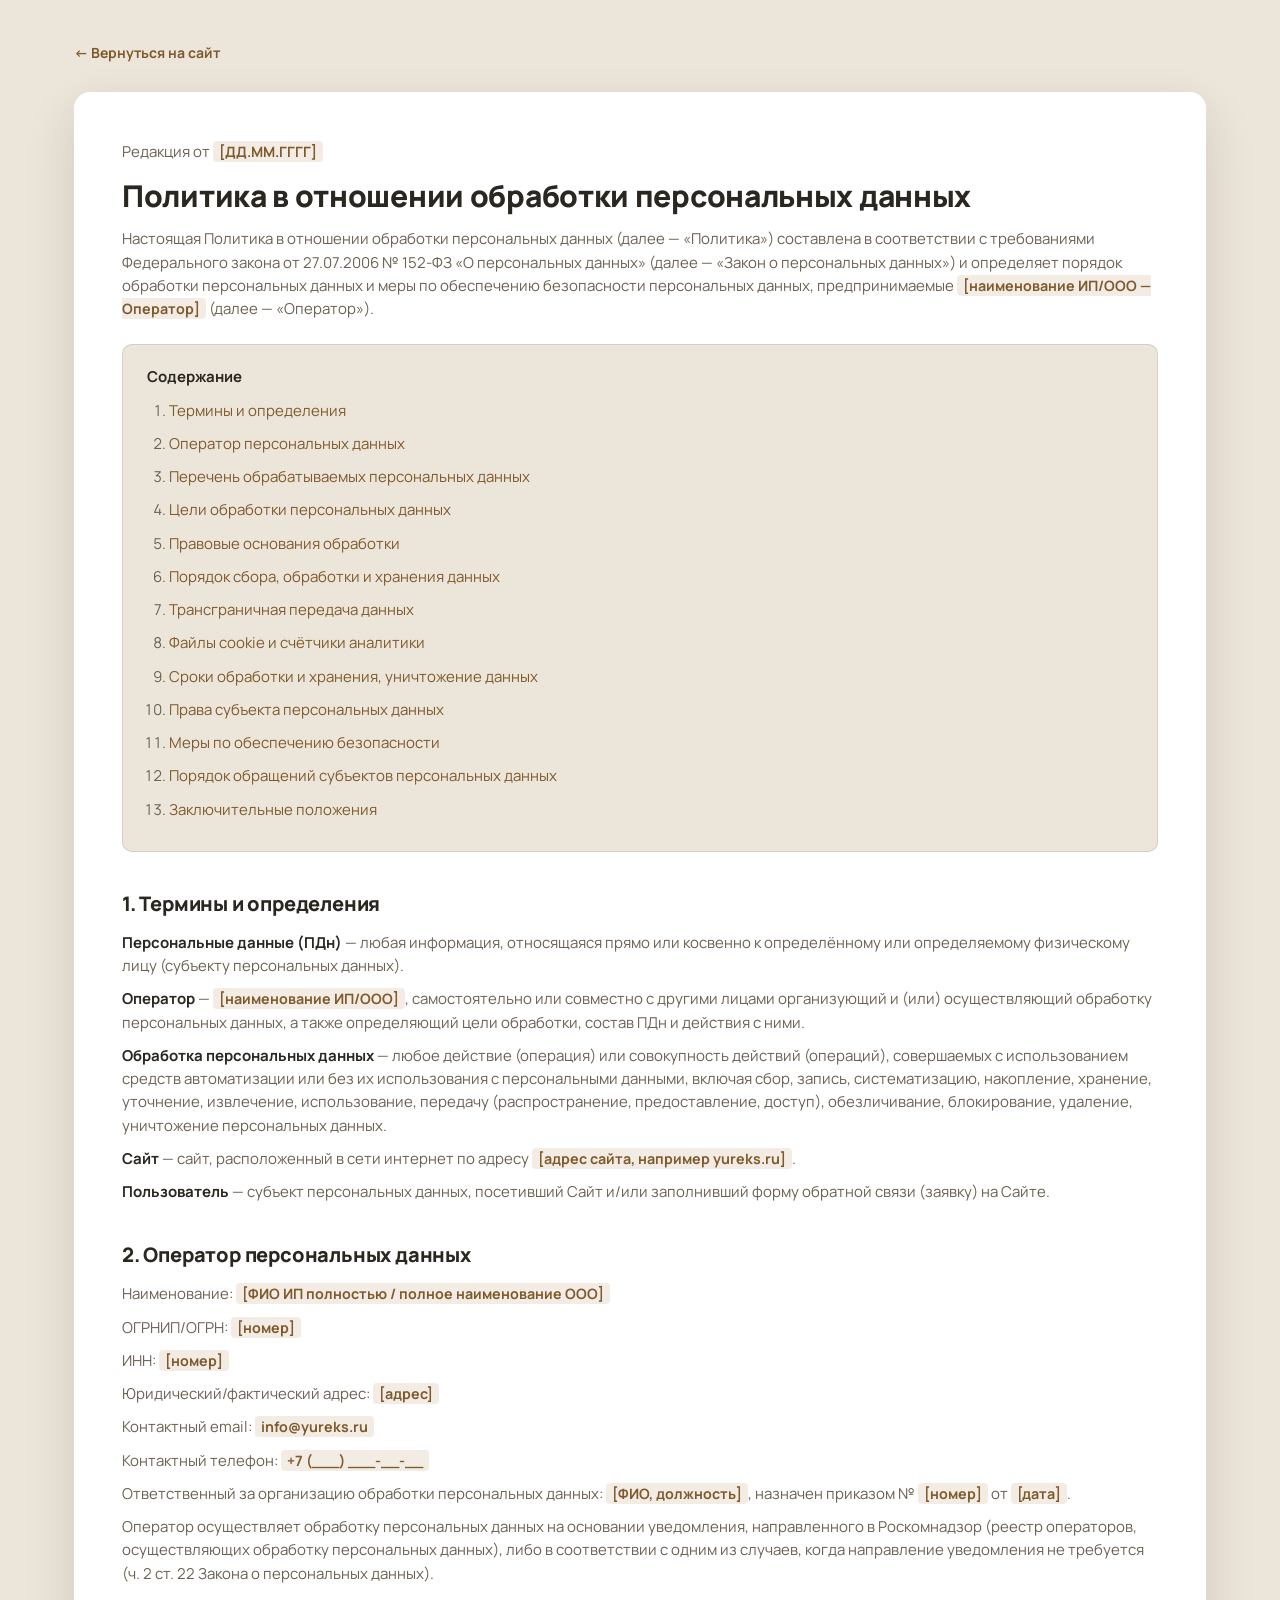
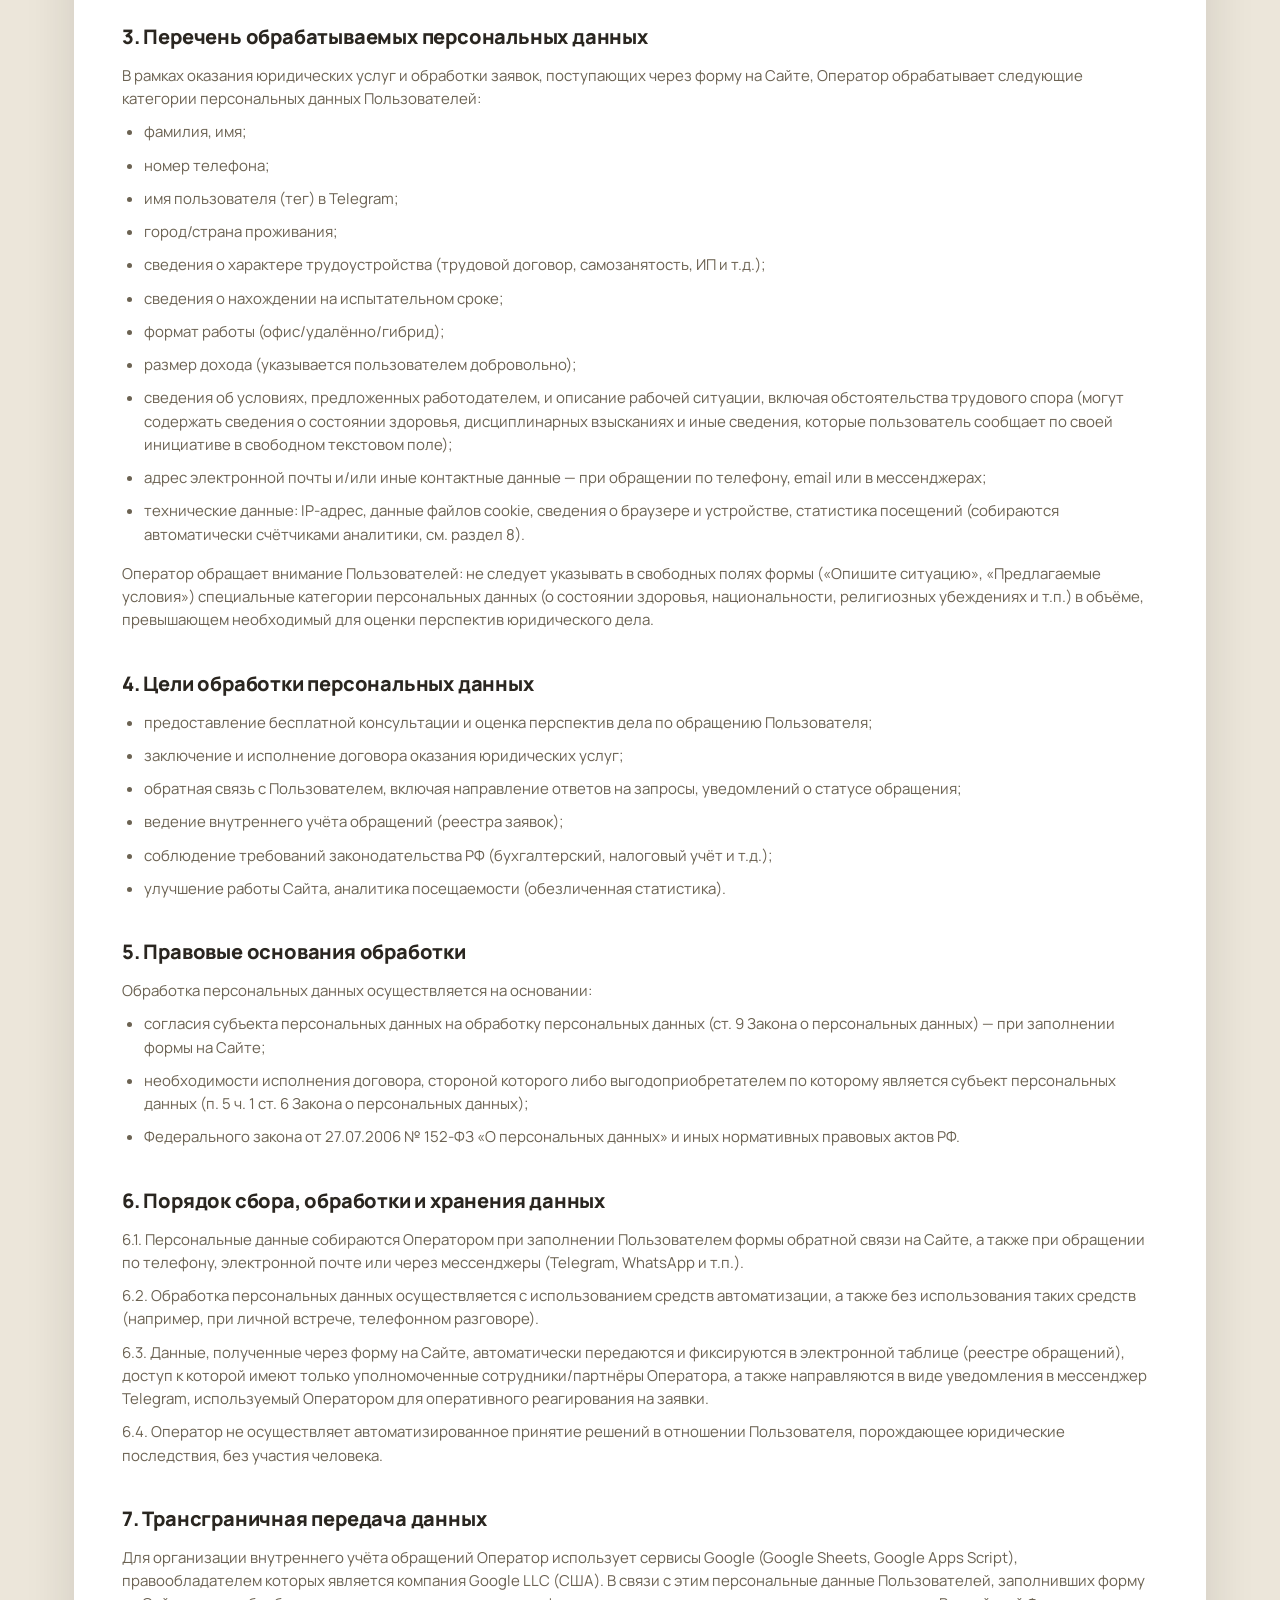
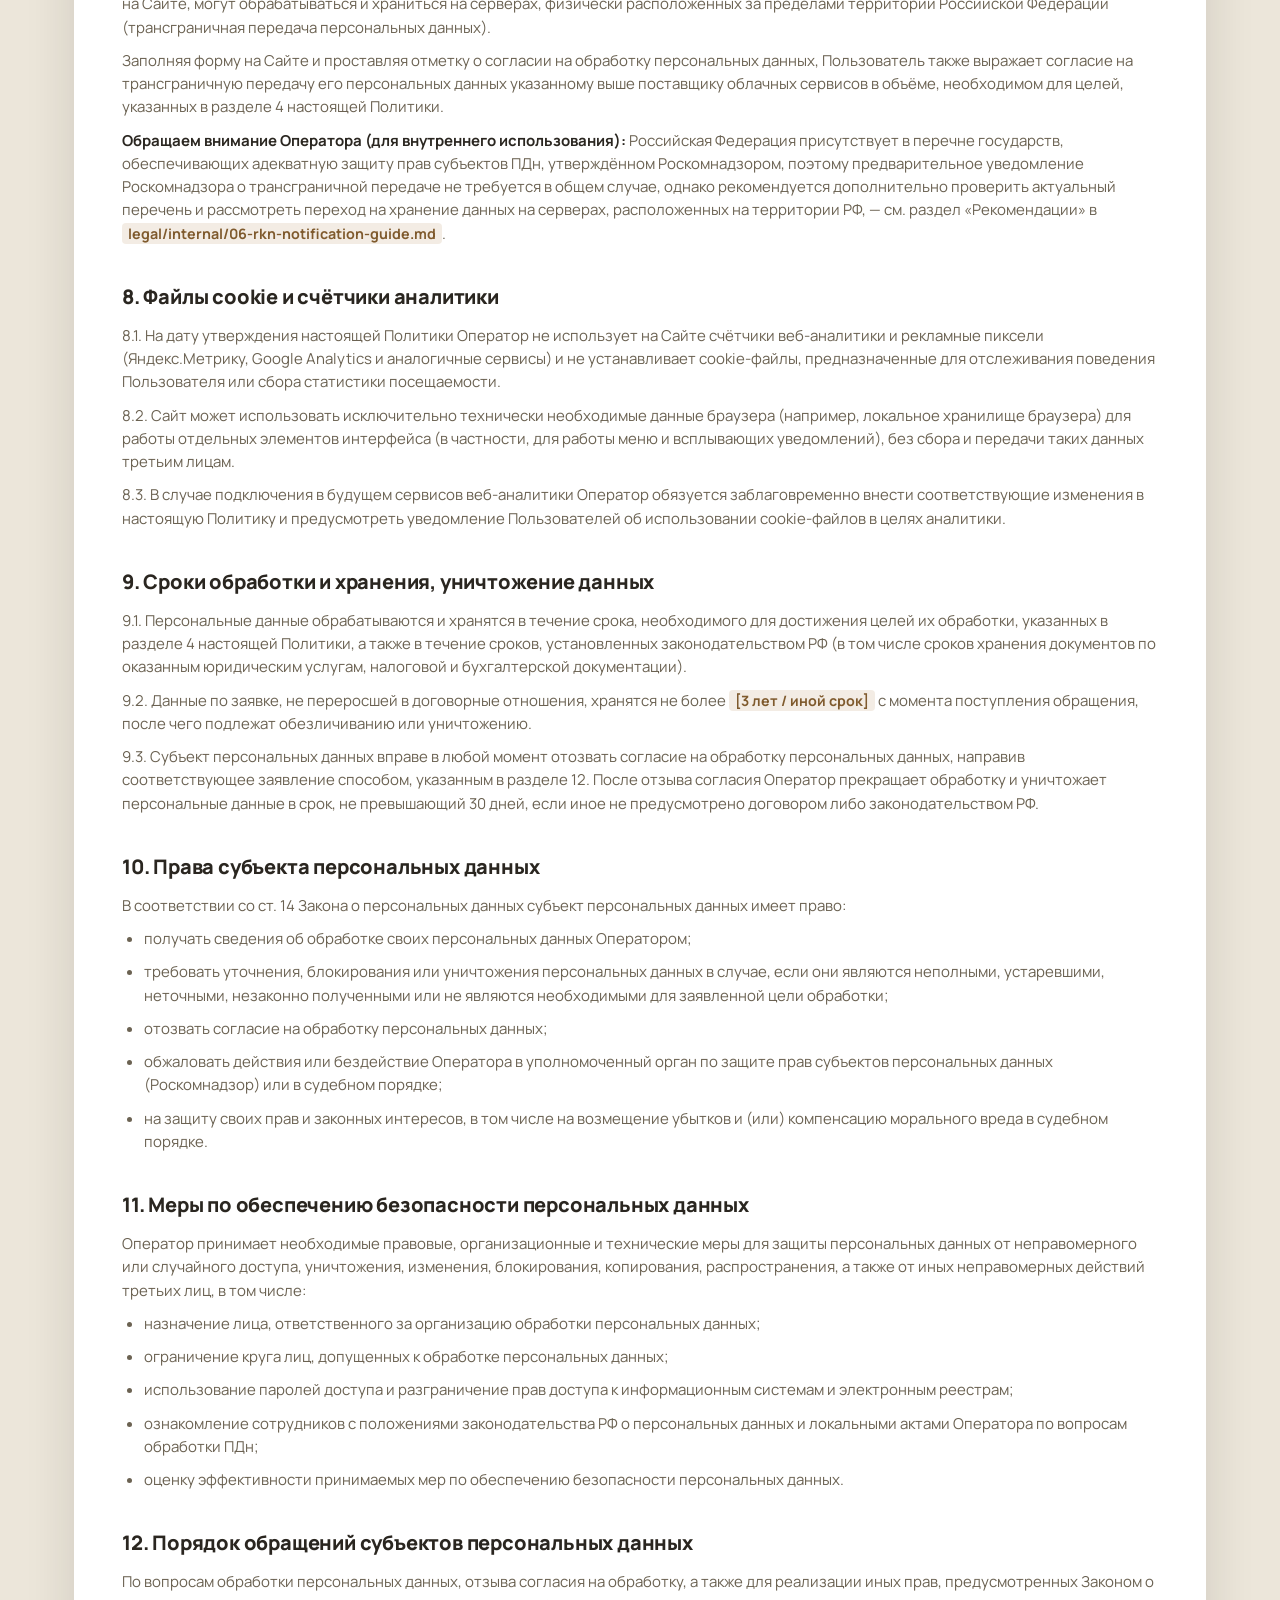
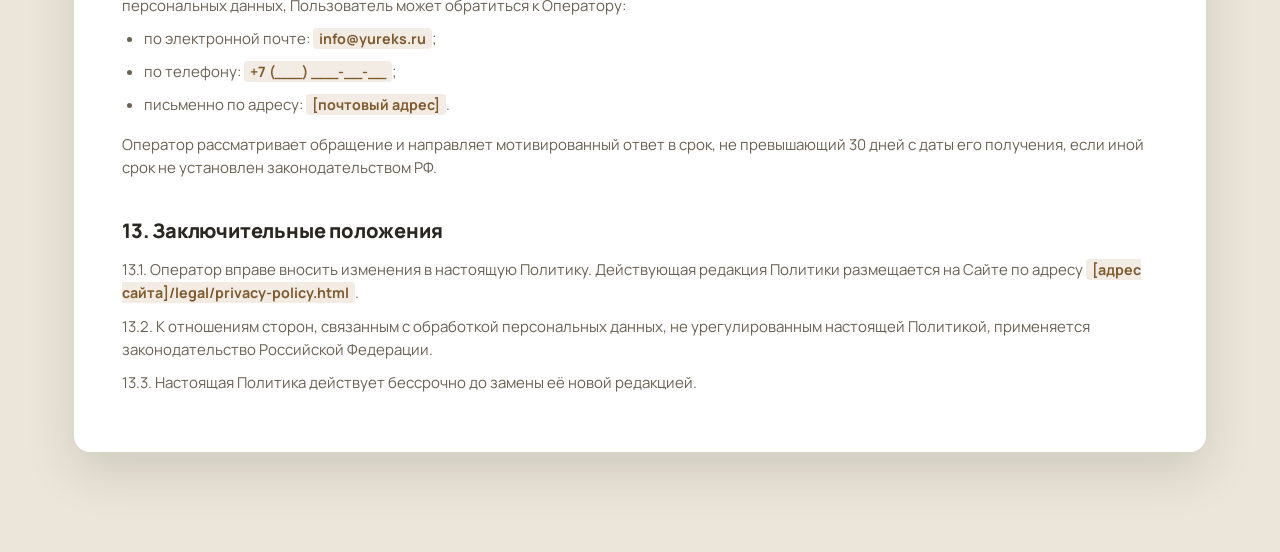
==== legal/privacy-policy.html @ ad8df3ff "Убрать Яндекс.Метрику и cookie-баннер" ====
<!DOCTYPE html>
<html lang="ru">
<head>
<meta charset="UTF-8">
<meta name="viewport" content="width=device-width, initial-scale=1.0">
<title>Политика обработки персональных данных — Юрекс</title>
<meta name="robots" content="noindex">
<link rel="icon" href="../assets/favicon.svg" type="image/svg+xml">
<link href="https://fonts.googleapis.com/css2?family=Manrope:wght@400;500;600;700;800&display=swap" rel="stylesheet">
<link rel="stylesheet" href="../css/styles.css">
<link rel="stylesheet" href="../css/legal.css">
</head>
<body>

<section class="legal-page">
  <div class="container">
    <a href="../index.html#top" class="legal-back">← Вернуться на сайт</a>

    <article class="legal-doc">
      <p class="legal-doc__updated">Редакция от <span class="legal-doc__placeholder">[ДД.ММ.ГГГГ]</span></p>
      <h1>Политика в отношении обработки персональных данных</h1>
      <p>Настоящая Политика в отношении обработки персональных данных (далее — «Политика») составлена в соответствии с требованиями Федерального закона от 27.07.2006 № 152-ФЗ «О персональных данных» (далее — «Закон о персональных данных») и определяет порядок обработки персональных данных и меры по обеспечению безопасности персональных данных, предпринимаемые <span class="legal-doc__placeholder">[наименование ИП/ООО — Оператор]</span> (далее — «Оператор»).</p>

      <div class="legal-toc">
        <p>Содержание</p>
        <ol>
          <li><a href="#s1">Термины и определения</a></li>
          <li><a href="#s2">Оператор персональных данных</a></li>
          <li><a href="#s3">Перечень обрабатываемых персональных данных</a></li>
          <li><a href="#s4">Цели обработки персональных данных</a></li>
          <li><a href="#s5">Правовые основания обработки</a></li>
          <li><a href="#s6">Порядок сбора, обработки и хранения данных</a></li>
          <li><a href="#s7">Трансграничная передача данных</a></li>
          <li><a href="#s8">Файлы cookie и счётчики аналитики</a></li>
          <li><a href="#s9">Сроки обработки и хранения, уничтожение данных</a></li>
          <li><a href="#s10">Права субъекта персональных данных</a></li>
          <li><a href="#s11">Меры по обеспечению безопасности</a></li>
          <li><a href="#s12">Порядок обращений субъектов персональных данных</a></li>
          <li><a href="#s13">Заключительные положения</a></li>
        </ol>
      </div>

      <h2 id="s1">1. Термины и определения</h2>
      <p><strong>Персональные данные (ПДн)</strong> — любая информация, относящаяся прямо или косвенно к определённому или определяемому физическому лицу (субъекту персональных данных).</p>
      <p><strong>Оператор</strong> — <span class="legal-doc__placeholder">[наименование ИП/ООО]</span>, самостоятельно или совместно с другими лицами организующий и (или) осуществляющий обработку персональных данных, а также определяющий цели обработки, состав ПДн и действия с ними.</p>
      <p><strong>Обработка персональных данных</strong> — любое действие (операция) или совокупность действий (операций), совершаемых с использованием средств автоматизации или без их использования с персональными данными, включая сбор, запись, систематизацию, накопление, хранение, уточнение, извлечение, использование, передачу (распространение, предоставление, доступ), обезличивание, блокирование, удаление, уничтожение персональных данных.</p>
      <p><strong>Сайт</strong> — сайт, расположенный в сети интернет по адресу <span class="legal-doc__placeholder">[адрес сайта, например yureks.ru]</span>.</p>
      <p><strong>Пользователь</strong> — субъект персональных данных, посетивший Сайт и/или заполнивший форму обратной связи (заявку) на Сайте.</p>

      <h2 id="s2">2. Оператор персональных данных</h2>
      <p>Наименование: <span class="legal-doc__placeholder">[ФИО ИП полностью / полное наименование ООО]</span></p>
      <p>ОГРНИП/ОГРН: <span class="legal-doc__placeholder">[номер]</span></p>
      <p>ИНН: <span class="legal-doc__placeholder">[номер]</span></p>
      <p>Юридический/фактический адрес: <span class="legal-doc__placeholder">[адрес]</span></p>
      <p>Контактный email: <span class="legal-doc__placeholder">info@yureks.ru</span></p>
      <p>Контактный телефон: <span class="legal-doc__placeholder">+7 (___) ___-__-__</span></p>
      <p>Ответственный за организацию обработки персональных данных: <span class="legal-doc__placeholder">[ФИО, должность]</span>, назначен приказом № <span class="legal-doc__placeholder">[номер]</span> от <span class="legal-doc__placeholder">[дата]</span>.</p>
      <p>Оператор осуществляет обработку персональных данных на основании уведомления, направленного в Роскомнадзор (реестр операторов, осуществляющих обработку персональных данных), либо в соответствии с одним из случаев, когда направление уведомления не требуется (ч. 2 ст. 22 Закона о персональных данных).</p>

      <h2 id="s3">3. Перечень обрабатываемых персональных данных</h2>
      <p>В рамках оказания юридических услуг и обработки заявок, поступающих через форму на Сайте, Оператор обрабатывает следующие категории персональных данных Пользователей:</p>
      <ul>
        <li>фамилия, имя;</li>
        <li>номер телефона;</li>
        <li>имя пользователя (тег) в Telegram;</li>
        <li>город/страна проживания;</li>
        <li>сведения о характере трудоустройства (трудовой договор, самозанятость, ИП и т.д.);</li>
        <li>сведения о нахождении на испытательном сроке;</li>
        <li>формат работы (офис/удалённо/гибрид);</li>
        <li>размер дохода (указывается пользователем добровольно);</li>
        <li>сведения об условиях, предложенных работодателем, и описание рабочей ситуации, включая обстоятельства трудового спора (могут содержать сведения о состоянии здоровья, дисциплинарных взысканиях и иные сведения, которые пользователь сообщает по своей инициативе в свободном текстовом поле);</li>
        <li>адрес электронной почты и/или иные контактные данные — при обращении по телефону, email или в мессенджерах;</li>
        <li>технические данные: IP-адрес, данные файлов cookie, сведения о браузере и устройстве, статистика посещений (собираются автоматически счётчиками аналитики, см. раздел 8).</li>
      </ul>
      <p>Оператор обращает внимание Пользователей: не следует указывать в свободных полях формы («Опишите ситуацию», «Предлагаемые условия») специальные категории персональных данных (о состоянии здоровья, национальности, религиозных убеждениях и т.п.) в объёме, превышающем необходимый для оценки перспектив юридического дела.</p>

      <h2 id="s4">4. Цели обработки персональных данных</h2>
      <ul>
        <li>предоставление бесплатной консультации и оценка перспектив дела по обращению Пользователя;</li>
        <li>заключение и исполнение договора оказания юридических услуг;</li>
        <li>обратная связь с Пользователем, включая направление ответов на запросы, уведомлений о статусе обращения;</li>
        <li>ведение внутреннего учёта обращений (реестра заявок);</li>
        <li>соблюдение требований законодательства РФ (бухгалтерский, налоговый учёт и т.д.);</li>
        <li>улучшение работы Сайта, аналитика посещаемости (обезличенная статистика).</li>
      </ul>

      <h2 id="s5">5. Правовые основания обработки</h2>
      <p>Обработка персональных данных осуществляется на основании:</p>
      <ul>
        <li>согласия субъекта персональных данных на обработку персональных данных (ст. 9 Закона о персональных данных) — при заполнении формы на Сайте;</li>
        <li>необходимости исполнения договора, стороной которого либо выгодоприобретателем по которому является субъект персональных данных (п. 5 ч. 1 ст. 6 Закона о персональных данных);</li>
        <li>Федерального закона от 27.07.2006 № 152-ФЗ «О персональных данных» и иных нормативных правовых актов РФ.</li>
      </ul>

      <h2 id="s6">6. Порядок сбора, обработки и хранения данных</h2>
      <p>6.1. Персональные данные собираются Оператором при заполнении Пользователем формы обратной связи на Сайте, а также при обращении по телефону, электронной почте или через мессенджеры (Telegram, WhatsApp и т.п.).</p>
      <p>6.2. Обработка персональных данных осуществляется с использованием средств автоматизации, а также без использования таких средств (например, при личной встрече, телефонном разговоре).</p>
      <p>6.3. Данные, полученные через форму на Сайте, автоматически передаются и фиксируются в электронной таблице (реестре обращений), доступ к которой имеют только уполномоченные сотрудники/партнёры Оператора, а также направляются в виде уведомления в мессенджер Telegram, используемый Оператором для оперативного реагирования на заявки.</p>
      <p>6.4. Оператор не осуществляет автоматизированное принятие решений в отношении Пользователя, порождающее юридические последствия, без участия человека.</p>

      <h2 id="s7">7. Трансграничная передача данных</h2>
      <p>Для организации внутреннего учёта обращений Оператор использует сервисы Google (Google Sheets, Google Apps Script), правообладателем которых является компания Google LLC (США). В связи с этим персональные данные Пользователей, заполнивших форму на Сайте, могут обрабатываться и храниться на серверах, физически расположенных за пределами территории Российской Федерации (трансграничная передача персональных данных).</p>
      <p>Заполняя форму на Сайте и проставляя отметку о согласии на обработку персональных данных, Пользователь также выражает согласие на трансграничную передачу его персональных данных указанному выше поставщику облачных сервисов в объёме, необходимом для целей, указанных в разделе 4 настоящей Политики.</p>
      <p><strong>Обращаем внимание Оператора (для внутреннего использования):</strong> Российская Федерация присутствует в перечне государств, обеспечивающих адекватную защиту прав субъектов ПДн, утверждённом Роскомнадзором, поэтому предварительное уведомление Роскомнадзора о трансграничной передаче не требуется в общем случае, однако рекомендуется дополнительно проверить актуальный перечень и рассмотреть переход на хранение данных на серверах, расположенных на территории РФ, — см. раздел «Рекомендации» в <span class="legal-doc__placeholder">legal/internal/06-rkn-notification-guide.md</span>.</p>

      <h2 id="s8">8. Файлы cookie и счётчики аналитики</h2>
      <p>8.1. На дату утверждения настоящей Политики Оператор не использует на Сайте счётчики веб-аналитики и рекламные пиксели (Яндекс.Метрику, Google Analytics и аналогичные сервисы) и не устанавливает cookie-файлы, предназначенные для отслеживания поведения Пользователя или сбора статистики посещаемости.</p>
      <p>8.2. Сайт может использовать исключительно технически необходимые данные браузера (например, локальное хранилище браузера) для работы отдельных элементов интерфейса (в частности, для работы меню и всплывающих уведомлений), без сбора и передачи таких данных третьим лицам.</p>
      <p>8.3. В случае подключения в будущем сервисов веб-аналитики Оператор обязуется заблаговременно внести соответствующие изменения в настоящую Политику и предусмотреть уведомление Пользователей об использовании cookie-файлов в целях аналитики.</p>

      <h2 id="s9">9. Сроки обработки и хранения, уничтожение данных</h2>
      <p>9.1. Персональные данные обрабатываются и хранятся в течение срока, необходимого для достижения целей их обработки, указанных в разделе 4 настоящей Политики, а также в течение сроков, установленных законодательством РФ (в том числе сроков хранения документов по оказанным юридическим услугам, налоговой и бухгалтерской документации).</p>
      <p>9.2. Данные по заявке, не переросшей в договорные отношения, хранятся не более <span class="legal-doc__placeholder">[3 лет / иной срок]</span> с момента поступления обращения, после чего подлежат обезличиванию или уничтожению.</p>
      <p>9.3. Субъект персональных данных вправе в любой момент отозвать согласие на обработку персональных данных, направив соответствующее заявление способом, указанным в разделе 12. После отзыва согласия Оператор прекращает обработку и уничтожает персональные данные в срок, не превышающий 30 дней, если иное не предусмотрено договором либо законодательством РФ.</p>

      <h2 id="s10">10. Права субъекта персональных данных</h2>
      <p>В соответствии со ст. 14 Закона о персональных данных субъект персональных данных имеет право:</p>
      <ul>
        <li>получать сведения об обработке своих персональных данных Оператором;</li>
        <li>требовать уточнения, блокирования или уничтожения персональных данных в случае, если они являются неполными, устаревшими, неточными, незаконно полученными или не являются необходимыми для заявленной цели обработки;</li>
        <li>отозвать согласие на обработку персональных данных;</li>
        <li>обжаловать действия или бездействие Оператора в уполномоченный орган по защите прав субъектов персональных данных (Роскомнадзор) или в судебном порядке;</li>
        <li>на защиту своих прав и законных интересов, в том числе на возмещение убытков и (или) компенсацию морального вреда в судебном порядке.</li>
      </ul>

      <h2 id="s11">11. Меры по обеспечению безопасности персональных данных</h2>
      <p>Оператор принимает необходимые правовые, организационные и технические меры для защиты персональных данных от неправомерного или случайного доступа, уничтожения, изменения, блокирования, копирования, распространения, а также от иных неправомерных действий третьих лиц, в том числе:</p>
      <ul>
        <li>назначение лица, ответственного за организацию обработки персональных данных;</li>
        <li>ограничение круга лиц, допущенных к обработке персональных данных;</li>
        <li>использование паролей доступа и разграничение прав доступа к информационным системам и электронным реестрам;</li>
        <li>ознакомление сотрудников с положениями законодательства РФ о персональных данных и локальными актами Оператора по вопросам обработки ПДн;</li>
        <li>оценку эффективности принимаемых мер по обеспечению безопасности персональных данных.</li>
      </ul>

      <h2 id="s12">12. Порядок обращений субъектов персональных данных</h2>
      <p>По вопросам обработки персональных данных, отзыва согласия на обработку, а также для реализации иных прав, предусмотренных Законом о персональных данных, Пользователь может обратиться к Оператору:</p>
      <ul>
        <li>по электронной почте: <span class="legal-doc__placeholder">info@yureks.ru</span>;</li>
        <li>по телефону: <span class="legal-doc__placeholder">+7 (___) ___-__-__</span>;</li>
        <li>письменно по адресу: <span class="legal-doc__placeholder">[почтовый адрес]</span>.</li>
      </ul>
      <p>Оператор рассматривает обращение и направляет мотивированный ответ в срок, не превышающий 30 дней с даты его получения, если иной срок не установлен законодательством РФ.</p>

      <h2 id="s13">13. Заключительные положения</h2>
      <p>13.1. Оператор вправе вносить изменения в настоящую Политику. Действующая редакция Политики размещается на Сайте по адресу <span class="legal-doc__placeholder">[адрес сайта]/legal/privacy-policy.html</span>.</p>
      <p>13.2. К отношениям сторон, связанным с обработкой персональных данных, не урегулированным настоящей Политикой, применяется законодательство Российской Федерации.</p>
      <p>13.3. Настоящая Политика действует бессрочно до замены её новой редакцией.</p>
    </article>
  </div>
</section>

</body>
</html>
---- css/styles.css ----
/* =========================================
   Юрекс — стили сайта
   ========================================= */

:root {
  /* Приглушённая каменная палитра: без яркого белого и без тусклых оттенков */
  --bg-dark: #3a352e;
  --bg-dark-2: #423d35;
  --bg-dark-3: #4b453b;
  --bg-light: #ece6da;
  --bg-muted: #ddd3c1;

  --text-light: #efe8da;
  --text-light-muted: #beb29b;
  --text-dark: #2a2620;
  --text-dark-muted: #6b6252;

  --accent: #a8763f;
  --accent-light: #c79657;
  --accent-dark: #7f5a2d;

  --border-dark: rgba(255, 255, 255, 0.1);
  --border-light: rgba(42, 38, 32, 0.12);

  --radius: 16px;
  --radius-sm: 10px;
  --container-w: 1180px;

  --shadow-soft: 0 20px 50px rgba(30, 25, 18, 0.14);
  --transition: 0.25s ease;
}

* { box-sizing: border-box; }
html { scroll-behavior: smooth; }

body {
  margin: 0;
  font-family: 'Manrope', 'Segoe UI', sans-serif;
  color: var(--text-dark);
  background: var(--bg-light);
  line-height: 1.55;
  -webkit-font-smoothing: antialiased;
}

img { max-width: 100%; display: block; }
a { color: inherit; text-decoration: none; }
ul { margin: 0; padding: 0; list-style: none; }
h1, h2, h3, h4 { margin: 0; font-weight: 800; letter-spacing: -0.01em; }
p { margin: 0; }

.container {
  max-width: var(--container-w);
  margin: 0 auto;
  padding: 0 24px;
}

/* ---------- Reveal animation ---------- */
.reveal {
  opacity: 0;
  transform: translateY(24px);
  transition: opacity 0.7s ease, transform 0.7s ease;
}
.reveal.is-visible {
  opacity: 1;
  transform: translateY(0);
}

/* ---------- Buttons ---------- */
.btn {
  display: inline-flex;
  align-items: center;
  justify-content: center;
  gap: 8px;
  border-radius: 999px;
  font-weight: 700;
  font-size: 15px;
  padding: 14px 28px;
  cursor: pointer;
  border: 1.5px solid transparent;
  transition: all var(--transition);
  white-space: nowrap;
}
.btn--sm { padding: 10px 20px; font-size: 14px; }
.btn--lg { padding: 17px 34px; font-size: 16px; }
.btn--block { width: 100%; }

.btn--primary {
  background: linear-gradient(135deg, var(--accent-light), var(--accent-dark));
  color: #26201a;
  box-shadow: 0 10px 24px rgba(127, 90, 45, 0.3);
}
.btn--primary:hover {
  transform: translateY(-2px);
  box-shadow: 0 14px 30px rgba(127, 90, 45, 0.4);
}

.btn--outline {
  background: transparent;
  border-color: var(--accent);
  color: var(--text-light);
}
.btn--outline:hover {
  background: rgba(168, 118, 63, 0.16);
  transform: translateY(-2px);
}

/* ---------- Header ---------- */
.header {
  position: fixed;
  top: 0; left: 0; right: 0;
  z-index: 100;
  padding: 18px 0;
  background: rgba(58, 53, 46, 0.55);
  backdrop-filter: blur(14px);
  border-bottom: 1px solid transparent;
  transition: all var(--transition);
}
.header.is-scrolled {
  padding: 12px 0;
  background: rgba(58, 53, 46, 0.92);
  border-bottom-color: var(--border-dark);
}

.header__inner {
  display: flex;
  align-items: center;
  justify-content: space-between;
  gap: 24px;
}

.logo {
  display: flex;
  align-items: center;
  gap: 10px;
  font-weight: 800;
  font-size: 19px;
  color: var(--text-light);
}
.logo__badge {
  display: grid;
  place-items: center;
  width: 34px;
  height: 34px;
  color: var(--accent-light);
  flex-shrink: 0;
}
.logo__badge svg {
  width: 100%;
  height: 100%;
}
.accent-text { color: var(--accent-light); }

.nav {
  display: flex;
  align-items: center;
  gap: 30px;
}
.nav__link {
  color: var(--text-light-muted);
  font-weight: 600;
  font-size: 15px;
  transition: color var(--transition);
}
.nav__link:hover { color: var(--text-light); }

.header__actions {
  display: flex;
  align-items: center;
  gap: 20px;
}
.header__phone {
  color: var(--text-light);
  font-weight: 700;
  font-size: 15px;
  white-space: nowrap;
}

.burger {
  display: none;
  flex-direction: column;
  justify-content: center;
  gap: 5px;
  width: 34px;
  height: 34px;
  background: none;
  border: none;
  cursor: pointer;
  padding: 0;
}
.burger span {
  display: block;
  height: 2px;
  width: 100%;
  background: var(--text-light);
  border-radius: 2px;
  transition: all var(--transition);
}
.burger.is-open span:nth-child(1) { transform: translateY(7px) rotate(45deg); }
.burger.is-open span:nth-child(2) { opacity: 0; }
.burger.is-open span:nth-child(3) { transform: translateY(-7px) rotate(-45deg); }

/* ---------- Hero ---------- */
.hero {
  position: relative;
  background: radial-gradient(ellipse 80% 60% at 50% -10%, #4d473d 0%, var(--bg-dark) 55%);
  padding: 170px 0 90px;
  overflow: hidden;
}
.hero__glow {
  position: absolute;
  top: -200px;
  left: 50%;
  transform: translateX(-50%);
  width: 900px;
  height: 500px;
  background: radial-gradient(circle, rgba(199, 150, 87, 0.16) 0%, transparent 70%);
  pointer-events: none;
}
.hero__inner {
  position: relative;
  text-align: center;
  max-width: 880px;
}

.eyebrow {
  display: inline-block;
  color: var(--accent-light);
  font-weight: 700;
  font-size: 14px;
  letter-spacing: 0.08em;
  text-transform: uppercase;
  margin-bottom: 18px;
  padding: 6px 16px;
  border: 1px solid rgba(168, 118, 63, 0.35);
  border-radius: 999px;
}
.eyebrow--dark { color: var(--accent-dark); border-color: rgba(127, 90, 45, 0.3); }

.hero__title {
  color: var(--text-light);
  font-size: clamp(34px, 5.2vw, 58px);
  line-height: 1.12;
  margin-bottom: 24px;
}

.hero__subtitle {
  color: var(--text-light-muted);
  font-size: 18px;
  max-width: 680px;
  margin: 0 auto 38px;
}

.hero__actions {
  display: flex;
  justify-content: center;
  gap: 16px;
  flex-wrap: wrap;
}

/* ---------- Sections ---------- */
.section { padding: 100px 0; }
.section--light { background: var(--bg-light); }
.section--muted { background: var(--bg-muted); }
.section--dark { background: var(--bg-dark); }

.section__title {
  font-size: clamp(28px, 3.6vw, 40px);
  text-align: center;
  max-width: 720px;
  margin: 0 auto 18px;
}
.section__title--light { color: var(--text-light); }

.section__subtitle {
  text-align: center;
  max-width: 620px;
  margin: 0 auto 56px;
  color: var(--text-dark-muted);
  font-size: 17px;
}
.section__subtitle--light { color: var(--text-light-muted); }

.section > .container > .eyebrow,
.section > .container > .eyebrow--dark {
  display: block;
  width: fit-content;
  margin: 0 auto 18px;
}

/* ---------- Grid ---------- */
.grid { display: grid; gap: 28px; }
.grid--4 { grid-template-columns: repeat(4, 1fr); }
.grid--3 { grid-template-columns: repeat(3, 1fr); }

/* ---------- Service cards ---------- */
.services-grid {
  display: flex;
  flex-wrap: wrap;
  justify-content: center;
}
.services-grid .card {
  flex: 0 1 calc((100% - 56px) / 3);
  min-width: 280px;
}
.card {
  background: var(--bg-light);
  border: 1px solid var(--border-light);
  border-radius: var(--radius);
  padding: 34px 26px;
  transition: transform var(--transition), box-shadow var(--transition);
}
.card:hover {
  transform: translateY(-6px);
  box-shadow: var(--shadow-soft);
}
.card__icon {
  width: 56px;
  height: 56px;
  color: var(--accent);
  margin-bottom: 20px;
}
.card__title {
  font-size: 18px;
  margin-bottom: 10px;
}
.card__desc {
  color: var(--text-dark-muted);
  font-size: 14.5px;
  margin-bottom: 16px;
}
.card__list li {
  position: relative;
  padding-left: 18px;
  color: var(--text-dark-muted);
  font-size: 14.5px;
  margin-bottom: 8px;
}
.card__list li::before {
  content: '';
  position: absolute;
  left: 0;
  top: 8px;
  width: 6px;
  height: 6px;
  border-radius: 50%;
  background: var(--accent);
}

/* ---------- Why us cards ---------- */
.whyus-card {
  background: var(--bg-dark-2);
  border: 1px solid var(--border-dark);
  border-radius: var(--radius);
  padding: 36px 30px;
  transition: transform var(--transition), border-color var(--transition);
}
.whyus-card:hover {
  transform: translateY(-6px);
  border-color: rgba(168, 118, 63, 0.45);
}
.whyus-card__icon {
  width: 56px;
  height: 56px;
  color: var(--accent-light);
  margin-bottom: 22px;
}
.whyus-card h3 {
  color: var(--text-light);
  font-size: 19px;
  margin-bottom: 12px;
}
.whyus-card p {
  color: var(--text-light-muted);
  font-size: 15px;
}

/* ---------- Process ---------- */
.process {
  display: grid;
  grid-template-columns: repeat(4, 1fr);
  gap: 30px;
  position: relative;
}
.process__step {
  position: relative;
  padding: 10px 8px 0;
}
.process__num {
  display: block;
  font-size: 40px;
  font-weight: 800;
  color: var(--accent);
  opacity: 0.5;
  margin-bottom: 14px;
}
.process__step h3 {
  font-size: 18px;
  margin-bottom: 10px;
}
.process__step p {
  color: var(--text-dark-muted);
  font-size: 14.5px;
}

/* ---------- Reviews ---------- */
.reviews-carousel {
  display: flex;
  align-items: center;
  gap: 20px;
}
.reviews-carousel__viewport {
  overflow: hidden;
  flex: 1;
  min-width: 0;
}
.reviews-carousel__track {
  display: flex;
  gap: 28px;
  transition: transform 0.5s cubic-bezier(0.65, 0, 0.35, 1);
}
.reviews-carousel__arrow {
  display: grid;
  place-items: center;
  flex-shrink: 0;
  width: 48px;
  height: 48px;
  border-radius: 50%;
  border: 1.5px solid var(--border-light);
  background: var(--bg-light);
  color: var(--text-dark);
  cursor: pointer;
  transition: all var(--transition);
}
.reviews-carousel__arrow svg { width: 20px; height: 20px; }
.reviews-carousel__arrow:hover {
  background: var(--accent);
  border-color: var(--accent);
  color: #fff;
  transform: translateY(-2px);
}
.reviews-carousel__dots {
  display: flex;
  justify-content: center;
  gap: 8px;
  margin-top: 28px;
}
.reviews-carousel__dot {
  width: 8px;
  height: 8px;
  border-radius: 50%;
  border: none;
  padding: 0;
  background: var(--border-light);
  cursor: pointer;
  transition: all var(--transition);
}
.reviews-carousel__dot.is-active {
  background: var(--accent);
  width: 22px;
  border-radius: 4px;
}

.review-card {
  flex: 0 0 calc((100% - 56px) / 3);
  min-width: 0;
  background: var(--bg-light);
  border: 1px solid var(--border-light);
  border-radius: var(--radius);
  padding: 30px;
  box-shadow: 0 10px 30px rgba(0,0,0,0.04);
}
.review-card__stars {
  color: var(--accent);
  letter-spacing: 3px;
  margin-bottom: 16px;
  font-size: 15px;
}
.review-card__text {
  color: var(--text-dark);
  font-size: 15px;
  margin-bottom: 24px;
  min-height: 100px;
}
.review-card__author {
  display: flex;
  align-items: center;
  gap: 12px;
}
.review-card__avatar {
  width: 42px;
  height: 42px;
  border-radius: 50%;
  background: linear-gradient(135deg, var(--accent-light), var(--accent-dark));
  color: #26201a;
  display: grid;
  place-items: center;
  font-weight: 800;
  font-size: 13px;
  flex-shrink: 0;
}
.review-card__name { font-weight: 700; font-size: 14.5px; }

/* ---------- Contact / Form ---------- */
.contact__inner {
  display: grid;
  grid-template-columns: 1fr 1.1fr;
  gap: 60px;
  align-items: start;
}
.contact__info .section__title,
.contact__info .section__subtitle {
  text-align: left;
  max-width: none;
  margin-left: 0;
  margin-right: 0;
}
.contact__info .section__subtitle {
  margin-bottom: 0;
}
.contact__points {
  margin: 28px 0 34px;
}
.contact__points li {
  position: relative;
  padding-left: 26px;
  color: var(--text-light-muted);
  font-size: 15px;
  margin-bottom: 12px;
}
.contact__points li::before {
  content: '✓';
  position: absolute;
  left: 0;
  color: var(--accent-light);
  font-weight: 800;
}
.contact__direct {
  display: flex;
  gap: 30px;
  flex-wrap: wrap;
  padding-top: 24px;
  border-top: 1px solid var(--border-dark);
}
.contact__direct-item { display: flex; flex-direction: column; gap: 4px; }
.contact__direct-label { color: var(--text-light-muted); font-size: 13px; }
.contact__direct-value { color: var(--text-light); font-weight: 700; font-size: 16px; }

.form {
  background: var(--bg-dark-2);
  border: 1px solid var(--border-dark);
  border-radius: var(--radius);
  padding: 36px;
  display: flex;
  flex-direction: column;
  gap: 18px;
}
.form__row {
  display: grid;
  grid-template-columns: 1fr 1fr;
  gap: 18px;
}
.form__field {
  display: flex;
  flex-direction: column;
  gap: 8px;
  font-size: 14px;
  color: var(--text-light-muted);
  font-weight: 600;
}
.form__field input,
.form__field select,
.form__field textarea {
  font-family: inherit;
  background: var(--bg-dark-3);
  border: 1px solid var(--border-dark);
  border-radius: var(--radius-sm);
  padding: 13px 14px;
  color: var(--text-light);
  font-size: 15px;
  outline: none;
  transition: border-color var(--transition);
  resize: vertical;
}
.form__field input:focus,
.form__field select:focus,
.form__field textarea:focus {
  border-color: var(--accent);
}
.form__field input::placeholder,
.form__field textarea::placeholder { color: #8a8069; }

.form__checkbox {
  display: flex;
  gap: 10px;
  align-items: flex-start;
  font-size: 13px;
  color: var(--text-light-muted);
  cursor: pointer;
}
.form__checkbox input { margin-top: 3px; }
.form__checkbox a { color: var(--accent-light); text-decoration: underline; }

.form__honeypot {
  position: absolute !important;
  left: -9999px !important;
  width: 1px; height: 1px; opacity: 0;
}

.form__status {
  min-height: 20px;
  font-size: 14px;
  font-weight: 700;
  text-align: center;
}
.form__status.is-success { color: #7cd992; }
.form__status.is-error { color: #e08a8a; }

/* ---------- Footer ---------- */
.footer {
  background: #2e2a24;
  padding: 70px 0 26px;
}
.footer__inner {
  display: grid;
  grid-template-columns: 1.6fr 1fr 1fr 1fr;
  gap: 40px;
  padding-bottom: 46px;
  border-bottom: 1px solid var(--border-dark);
}
.footer__col { display: flex; flex-direction: column; gap: 12px; }
.footer__col h4 {
  color: var(--text-light);
  font-size: 15px;
  margin-bottom: 6px;
}
.footer__col a, .footer__col span {
  color: var(--text-light-muted);
  font-size: 14.5px;
  transition: color var(--transition);
}
.footer__col a:hover { color: var(--accent-light); }
.footer__desc {
  color: var(--text-light-muted);
  font-size: 14px;
  margin-top: 12px;
  max-width: 280px;
}
.logo--footer { margin-bottom: 4px; }

/*
 * Оборачиваем заголовок и кнопку в общий блок, который сам сжимается по
 * содержимому (width: fit-content). Его ширина при этом определяется
 * САМЫМ широким ребёнком — это заголовок. align-items: stretch растягивает
 * кнопку (у которой нет собственной width) ровно до этой ширины, поэтому
 * её правый край всегда совпадает с правым краем заголовка, без ручного
 * подбора пикселей. Чтобы это работало, кнопка должна быть заведомо уже
 * заголовка сама по себе — поэтому у неё уменьшены отступы и шрифт.
 */
.footer__telegram-group {
  display: flex;
  flex-direction: column;
  align-items: stretch;
  width: fit-content;
  gap: 18px;
}

.footer__col a.footer__telegram-btn {
  margin: 0;
  padding: 10px 16px;
  font-size: 13.5px;
  color: var(--text-light);
  white-space: nowrap;
}
.footer__col a.footer__telegram-btn:hover { color: var(--text-light); }
.footer__telegram-btn svg { display: block; width: 16px; height: 16px; flex-shrink: 0; }

.footer__bottom {
  display: flex;
  justify-content: space-between;
  flex-wrap: wrap;
  gap: 10px;
  padding-top: 22px;
  color: #948a76;
  font-size: 13px;
}

.footer__legal-links {
  display: flex;
  flex-wrap: wrap;
  gap: 4px 16px;
}
.footer__legal-links a {
  color: #948a76;
  text-decoration: underline;
  text-underline-offset: 2px;
}
.footer__legal-links a:hover { color: var(--text-light); }

/* ---------- Floating action button ---------- */
.fab {
  position: fixed;
  right: 28px;
  bottom: 28px;
  width: 58px;
  height: 58px;
  border-radius: 50%;
  background: linear-gradient(135deg, var(--accent-light), var(--accent-dark));
  color: #26201a;
  display: grid;
  place-items: center;
  box-shadow: 0 12px 30px rgba(127, 90, 45, 0.35);
  z-index: 90;
  transition: transform var(--transition);
}
.fab:hover { transform: scale(1.08); }
.fab svg { width: 24px; height: 24px; }

/* ---------- Responsive ---------- */
@media (max-width: 1020px) {
  .grid--4 { grid-template-columns: repeat(2, 1fr); }
  .process { grid-template-columns: repeat(2, 1fr); }
  .footer__inner { grid-template-columns: 1fr 1fr; }
}

@media (max-width: 900px) {
  .nav { display: none; }
  .burger { display: flex; }
  .header__phone { display: none; }

  .nav.is-open {
    display: flex;
    flex-direction: column;
    position: absolute;
    top: 100%;
    left: 0;
    right: 0;
    background: rgba(58, 53, 46, 0.98);
    padding: 20px 24px 26px;
    gap: 18px;
    border-bottom: 1px solid var(--border-dark);
  }

  .contact__inner { grid-template-columns: 1fr; }
  .grid--3 { grid-template-columns: 1fr 1fr; }
  .review-card { flex-basis: calc((100% - 28px) / 2); }
  .services-grid .card { flex-basis: calc((100% - 28px) / 2); }
}

@media (max-width: 640px) {
  .header__actions .btn--sm { display: none; }
  .hero { padding: 130px 0 60px; }
  .grid--4, .grid--3 { grid-template-columns: 1fr; }
  .process { grid-template-columns: 1fr; }
  .form__row { grid-template-columns: 1fr; }
  .footer__inner { grid-template-columns: 1fr; }
  .reviews-carousel { gap: 10px; }
  .reviews-carousel__arrow { width: 40px; height: 40px; }
  .review-card { flex-basis: 100%; }
  .services-grid .card { flex-basis: 100%; }
  .footer__bottom { flex-direction: column; text-align: center; }
}
---- css/legal.css ----
/* =========================================
   Юрекс — стили юридических страниц
   (политика конфиденциальности, соглашения и т.д.)
   ========================================= */

.legal-page {
  background: var(--bg-light);
  min-height: 100vh;
  padding: 40px 0 100px;
}

.legal-back {
  display: inline-flex;
  align-items: center;
  gap: 8px;
  color: var(--accent-dark);
  font-weight: 700;
  font-size: 14px;
  margin-bottom: 28px;
}
.legal-back:hover { color: var(--accent); }

.legal-doc {
  background: #fff;
  border-radius: var(--radius);
  padding: 48px;
  box-shadow: var(--shadow-soft);
}

.legal-doc__updated {
  color: var(--text-dark-muted);
  font-size: 14px;
  margin-bottom: 8px;
}

.legal-doc h1 {
  font-size: 30px;
  margin-bottom: 8px;
  color: var(--text-dark);
}

.legal-doc h2 {
  font-size: 20px;
  margin: 36px 0 12px;
  color: var(--text-dark);
}

.legal-doc h3 {
  font-size: 16px;
  margin: 20px 0 8px;
  color: var(--text-dark);
}

.legal-doc p,
.legal-doc li {
  font-size: 15px;
  color: var(--text-dark-muted);
  margin-bottom: 10px;
}

.legal-doc ul,
.legal-doc ol {
  margin: 0 0 16px;
  padding-left: 22px;
}
.legal-doc ul { list-style: disc; }
.legal-doc ol { list-style: decimal; }

.legal-doc a { color: var(--accent-dark); text-decoration: underline; }
.legal-doc a:hover { color: var(--accent); }

.legal-doc strong { color: var(--text-dark); }

.legal-doc__placeholder {
  background: rgba(168, 118, 63, 0.14);
  color: var(--accent-dark);
  padding: 1px 6px;
  border-radius: 4px;
  font-weight: 700;
  font-size: 0.95em;
}

.legal-table {
  width: 100%;
  border-collapse: collapse;
  margin: 16px 0 24px;
  font-size: 14px;
}
.legal-table th,
.legal-table td {
  border: 1px solid var(--border-light);
  padding: 10px 12px;
  text-align: left;
  vertical-align: top;
}
.legal-table th {
  background: var(--bg-muted);
  color: var(--text-dark);
  font-weight: 700;
}
.legal-table td {
  color: var(--text-dark-muted);
}

.legal-toc {
  background: var(--bg-light);
  border: 1px solid var(--border-light);
  border-radius: var(--radius-sm);
  padding: 20px 24px;
  margin: 24px 0 36px;
}
.legal-toc p { font-weight: 700; color: var(--text-dark); margin-bottom: 10px; }
.legal-toc ol { margin: 0; }
.legal-toc a { text-decoration: none; }
.legal-toc a:hover { text-decoration: underline; }
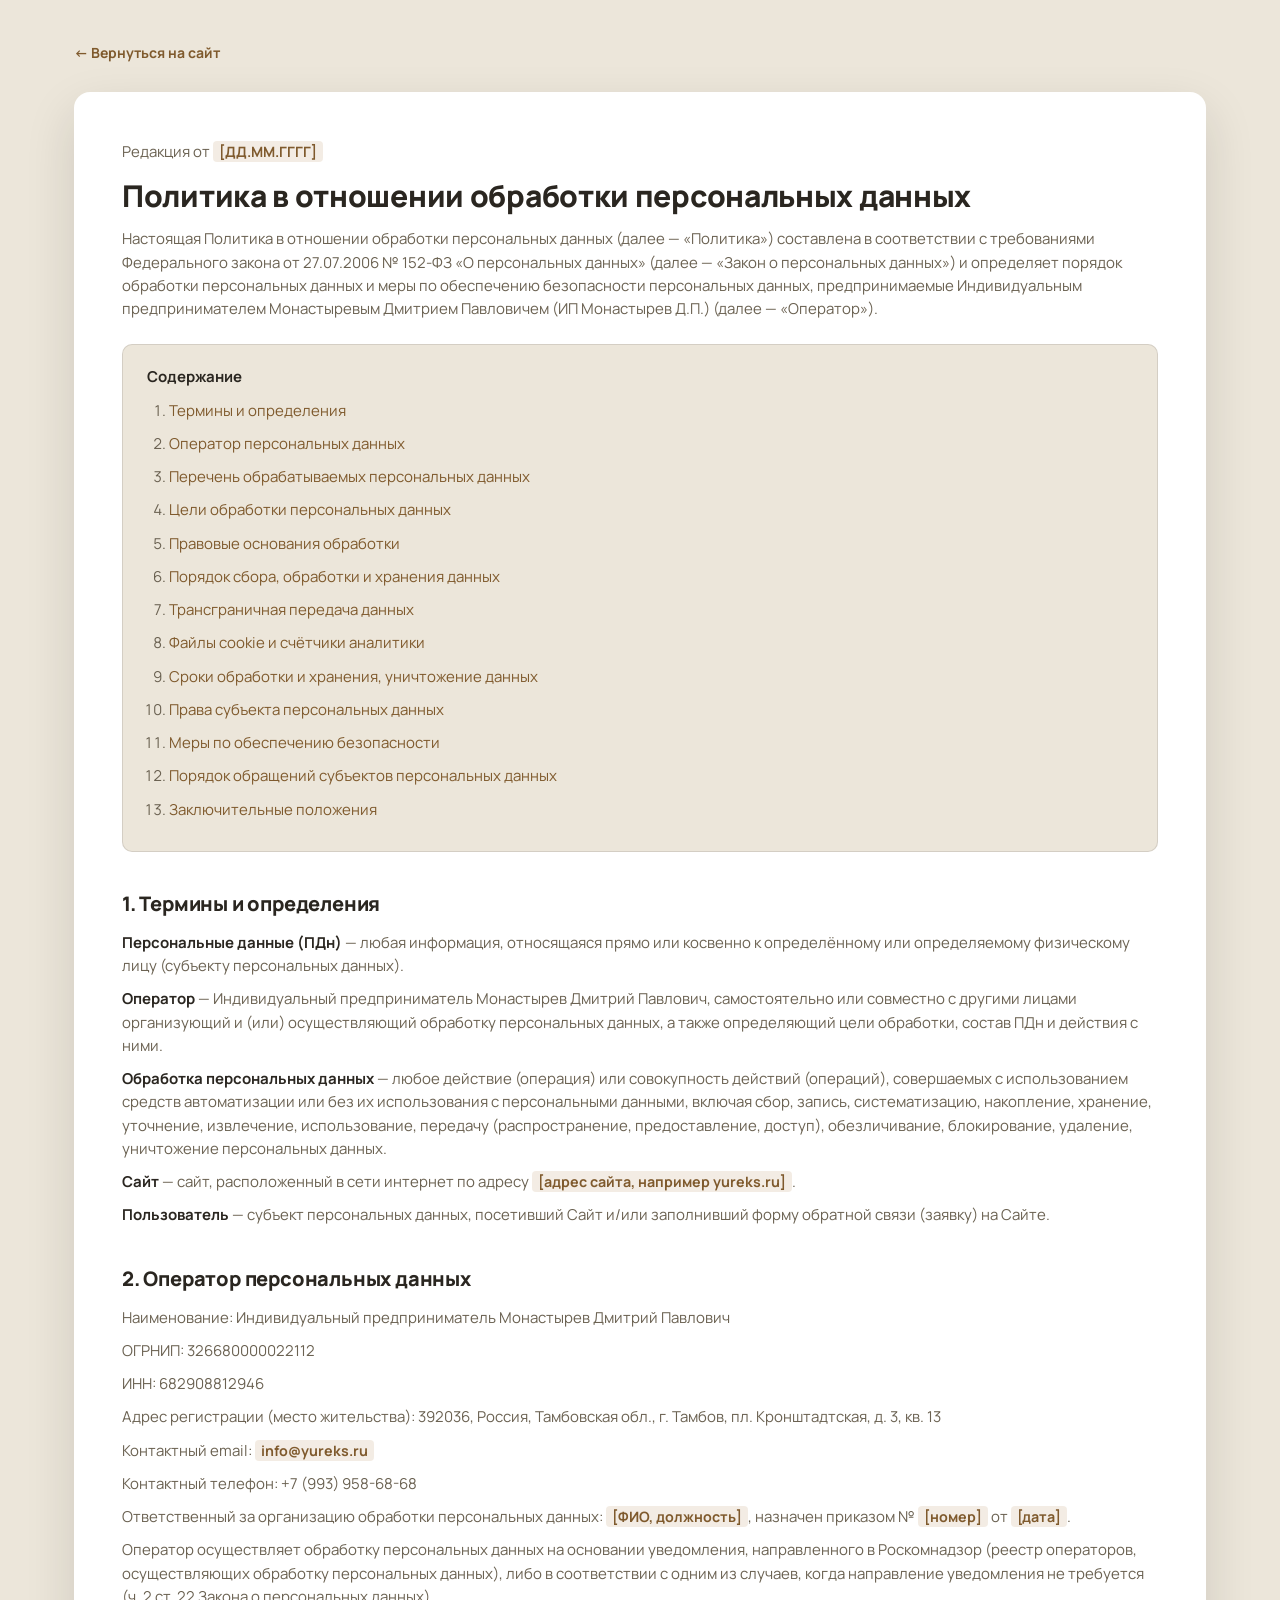
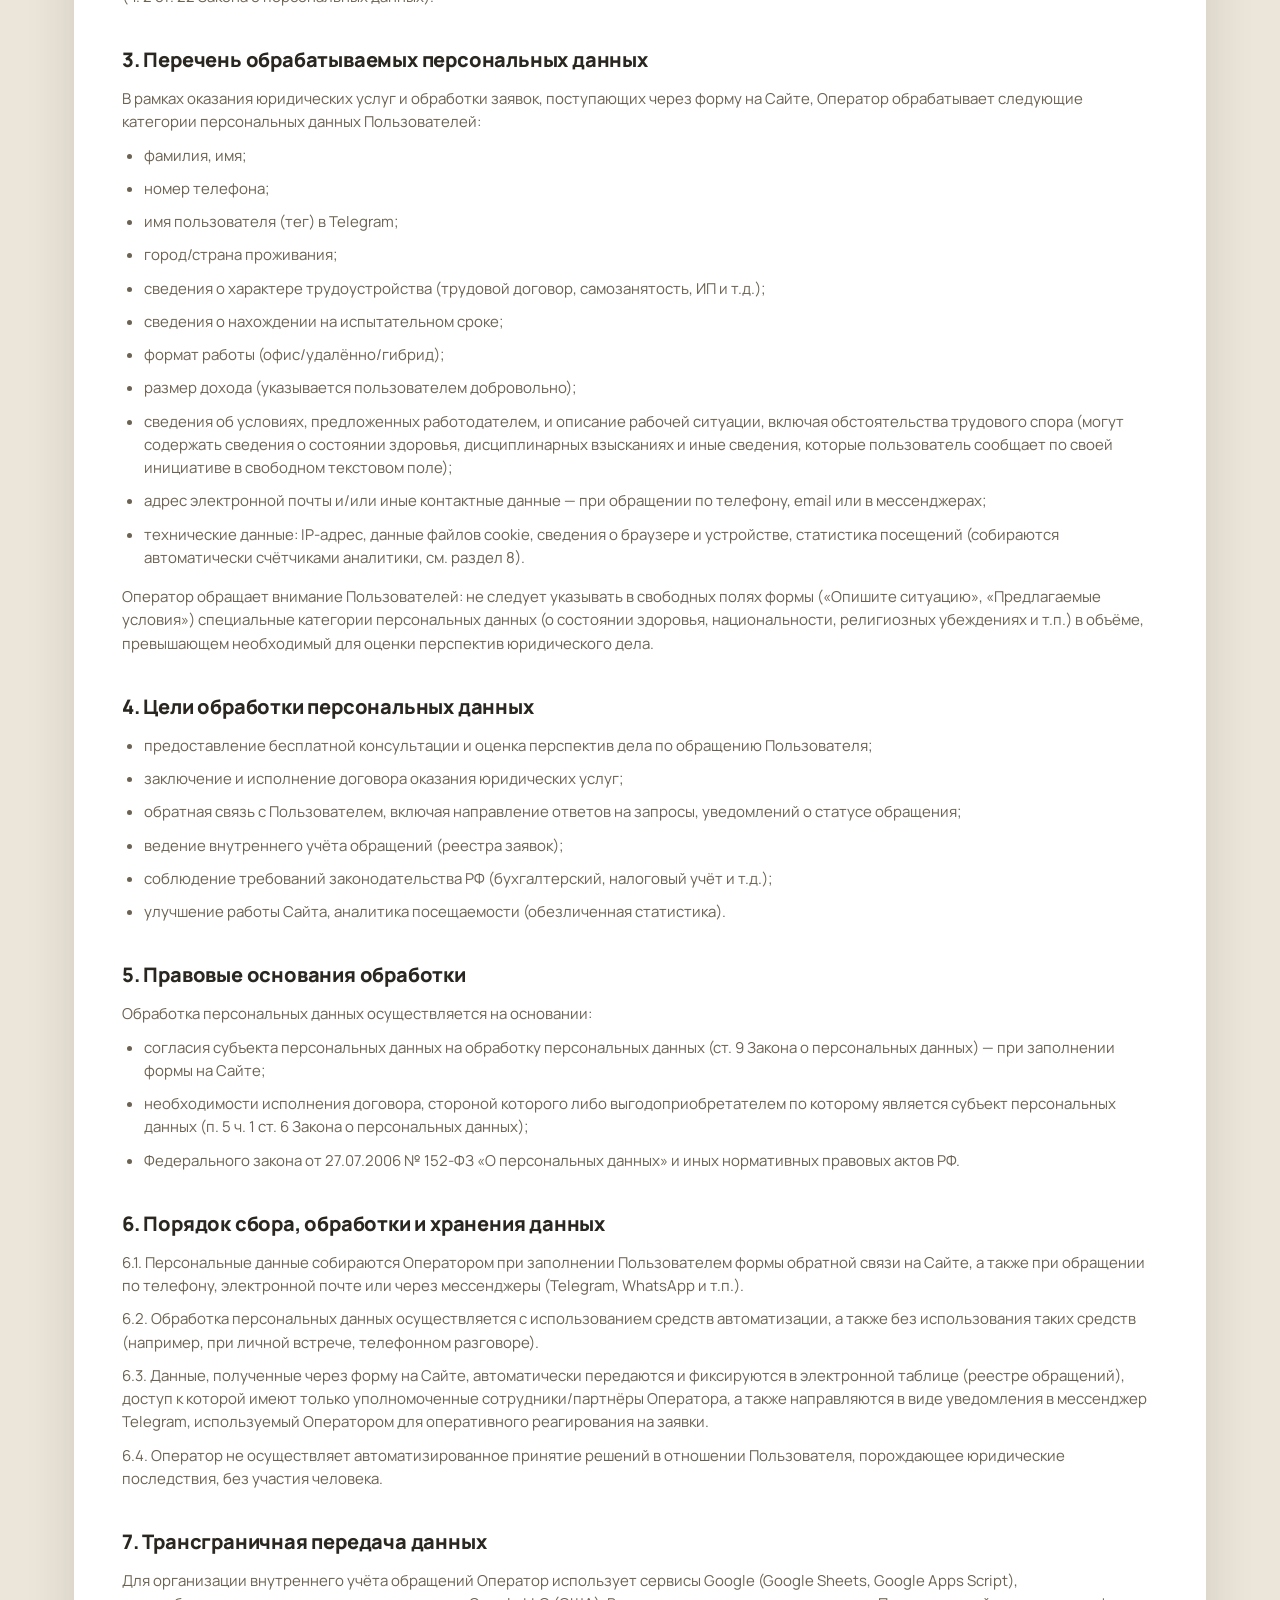
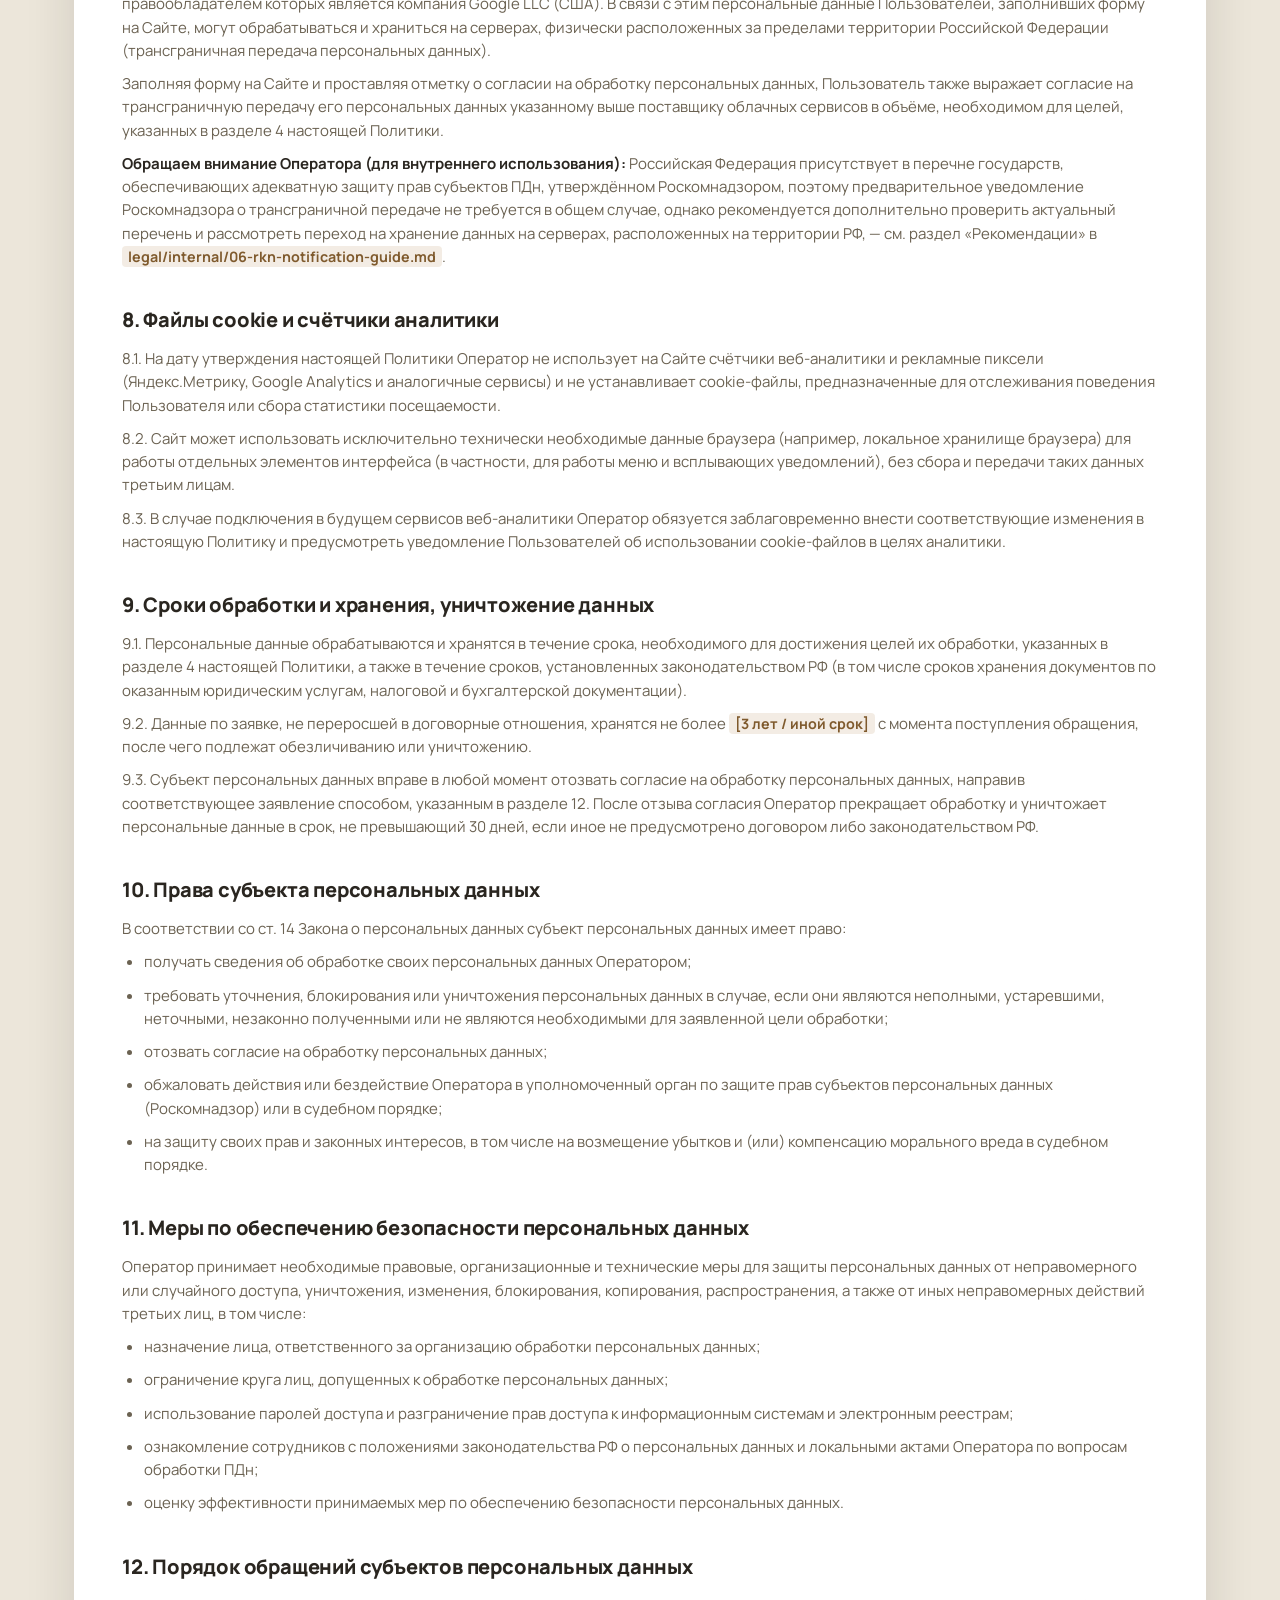
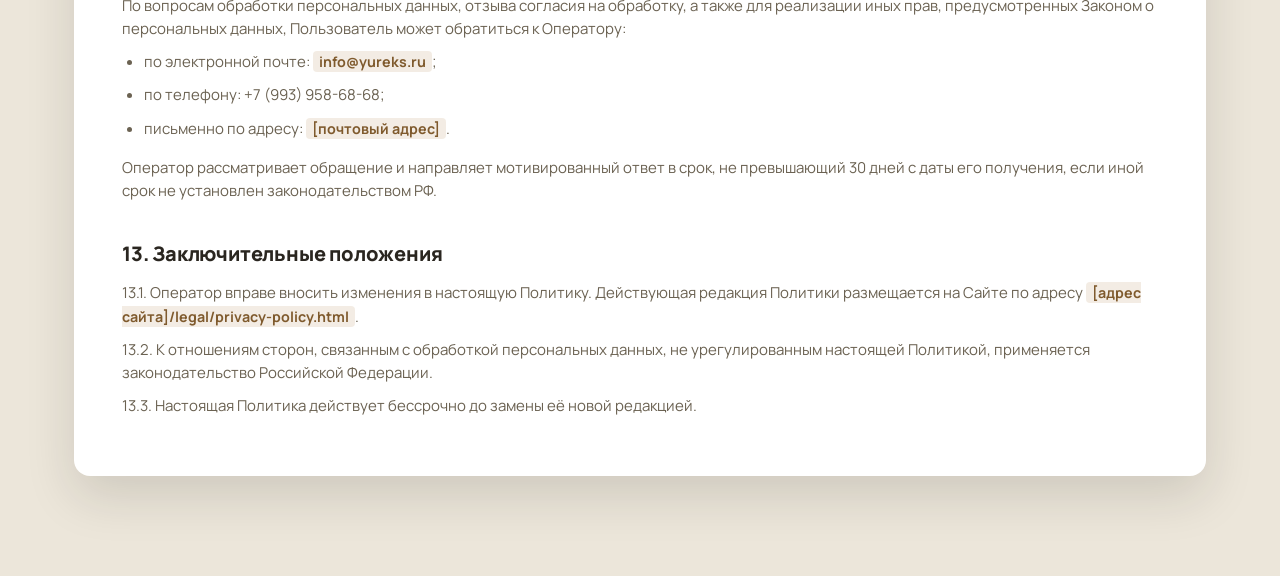
==== commit ed44ac33: "Внести реквизиты ИП Монастырева Д.П. в документы и на сайт Заполнены реальные реквизиты (ОГРНИП, ИНН" ====
--- a/legal/privacy-policy.html
+++ b/legal/privacy-policy.html
@@ -19,7 +19,7 @@
     <article class="legal-doc">
       <p class="legal-doc__updated">Редакция от <span class="legal-doc__placeholder">[ДД.ММ.ГГГГ]</span></p>
       <h1>Политика в отношении обработки персональных данных</h1>
-      <p>Настоящая Политика в отношении обработки персональных данных (далее — «Политика») составлена в соответствии с требованиями Федерального закона от 27.07.2006 № 152-ФЗ «О персональных данных» (далее — «Закон о персональных данных») и определяет порядок обработки персональных данных и меры по обеспечению безопасности персональных данных, предпринимаемые <span class="legal-doc__placeholder">[наименование ИП/ООО — Оператор]</span> (далее — «Оператор»).</p>
+      <p>Настоящая Политика в отношении обработки персональных данных (далее — «Политика») составлена в соответствии с требованиями Федерального закона от 27.07.2006 № 152-ФЗ «О персональных данных» (далее — «Закон о персональных данных») и определяет порядок обработки персональных данных и меры по обеспечению безопасности персональных данных, предпринимаемые Индивидуальным предпринимателем Монастыревым Дмитрием Павловичем (ИП Монастырев Д.П.) (далее — «Оператор»).</p>
 
       <div class="legal-toc">
         <p>Содержание</p>
@@ -42,18 +42,18 @@
 
       <h2 id="s1">1. Термины и определения</h2>
       <p><strong>Персональные данные (ПДн)</strong> — любая информация, относящаяся прямо или косвенно к определённому или определяемому физическому лицу (субъекту персональных данных).</p>
-      <p><strong>Оператор</strong> — <span class="legal-doc__placeholder">[наименование ИП/ООО]</span>, самостоятельно или совместно с другими лицами организующий и (или) осуществляющий обработку персональных данных, а также определяющий цели обработки, состав ПДн и действия с ними.</p>
+      <p><strong>Оператор</strong> — Индивидуальный предприниматель Монастырев Дмитрий Павлович, самостоятельно или совместно с другими лицами организующий и (или) осуществляющий обработку персональных данных, а также определяющий цели обработки, состав ПДн и действия с ними.</p>
       <p><strong>Обработка персональных данных</strong> — любое действие (операция) или совокупность действий (операций), совершаемых с использованием средств автоматизации или без их использования с персональными данными, включая сбор, запись, систематизацию, накопление, хранение, уточнение, извлечение, использование, передачу (распространение, предоставление, доступ), обезличивание, блокирование, удаление, уничтожение персональных данных.</p>
       <p><strong>Сайт</strong> — сайт, расположенный в сети интернет по адресу <span class="legal-doc__placeholder">[адрес сайта, например yureks.ru]</span>.</p>
       <p><strong>Пользователь</strong> — субъект персональных данных, посетивший Сайт и/или заполнивший форму обратной связи (заявку) на Сайте.</p>
 
       <h2 id="s2">2. Оператор персональных данных</h2>
-      <p>Наименование: <span class="legal-doc__placeholder">[ФИО ИП полностью / полное наименование ООО]</span></p>
-      <p>ОГРНИП/ОГРН: <span class="legal-doc__placeholder">[номер]</span></p>
-      <p>ИНН: <span class="legal-doc__placeholder">[номер]</span></p>
-      <p>Юридический/фактический адрес: <span class="legal-doc__placeholder">[адрес]</span></p>
+      <p>Наименование: Индивидуальный предприниматель Монастырев Дмитрий Павлович</p>
+      <p>ОГРНИП: 326680000022112</p>
+      <p>ИНН: 682908812946</p>
+      <p>Адрес регистрации (место жительства): 392036, Россия, Тамбовская обл., г. Тамбов, пл. Кронштадтская, д. 3, кв. 13</p>
       <p>Контактный email: <span class="legal-doc__placeholder">info@yureks.ru</span></p>
-      <p>Контактный телефон: <span class="legal-doc__placeholder">+7 (___) ___-__-__</span></p>
+      <p>Контактный телефон: +7 (993) 958-68-68</p>
       <p>Ответственный за организацию обработки персональных данных: <span class="legal-doc__placeholder">[ФИО, должность]</span>, назначен приказом № <span class="legal-doc__placeholder">[номер]</span> от <span class="legal-doc__placeholder">[дата]</span>.</p>
       <p>Оператор осуществляет обработку персональных данных на основании уведомления, направленного в Роскомнадзор (реестр операторов, осуществляющих обработку персональных данных), либо в соответствии с одним из случаев, когда направление уведомления не требуется (ч. 2 ст. 22 Закона о персональных данных).</p>
 
@@ -137,7 +137,7 @@
       <p>По вопросам обработки персональных данных, отзыва согласия на обработку, а также для реализации иных прав, предусмотренных Законом о персональных данных, Пользователь может обратиться к Оператору:</p>
       <ul>
         <li>по электронной почте: <span class="legal-doc__placeholder">info@yureks.ru</span>;</li>
-        <li>по телефону: <span class="legal-doc__placeholder">+7 (___) ___-__-__</span>;</li>
+        <li>по телефону: +7 (993) 958-68-68;</li>
         <li>письменно по адресу: <span class="legal-doc__placeholder">[почтовый адрес]</span>.</li>
       </ul>
       <p>Оператор рассматривает обращение и направляет мотивированный ответ в срок, не превышающий 30 дней с даты его получения, если иной срок не установлен законодательством РФ.</p>
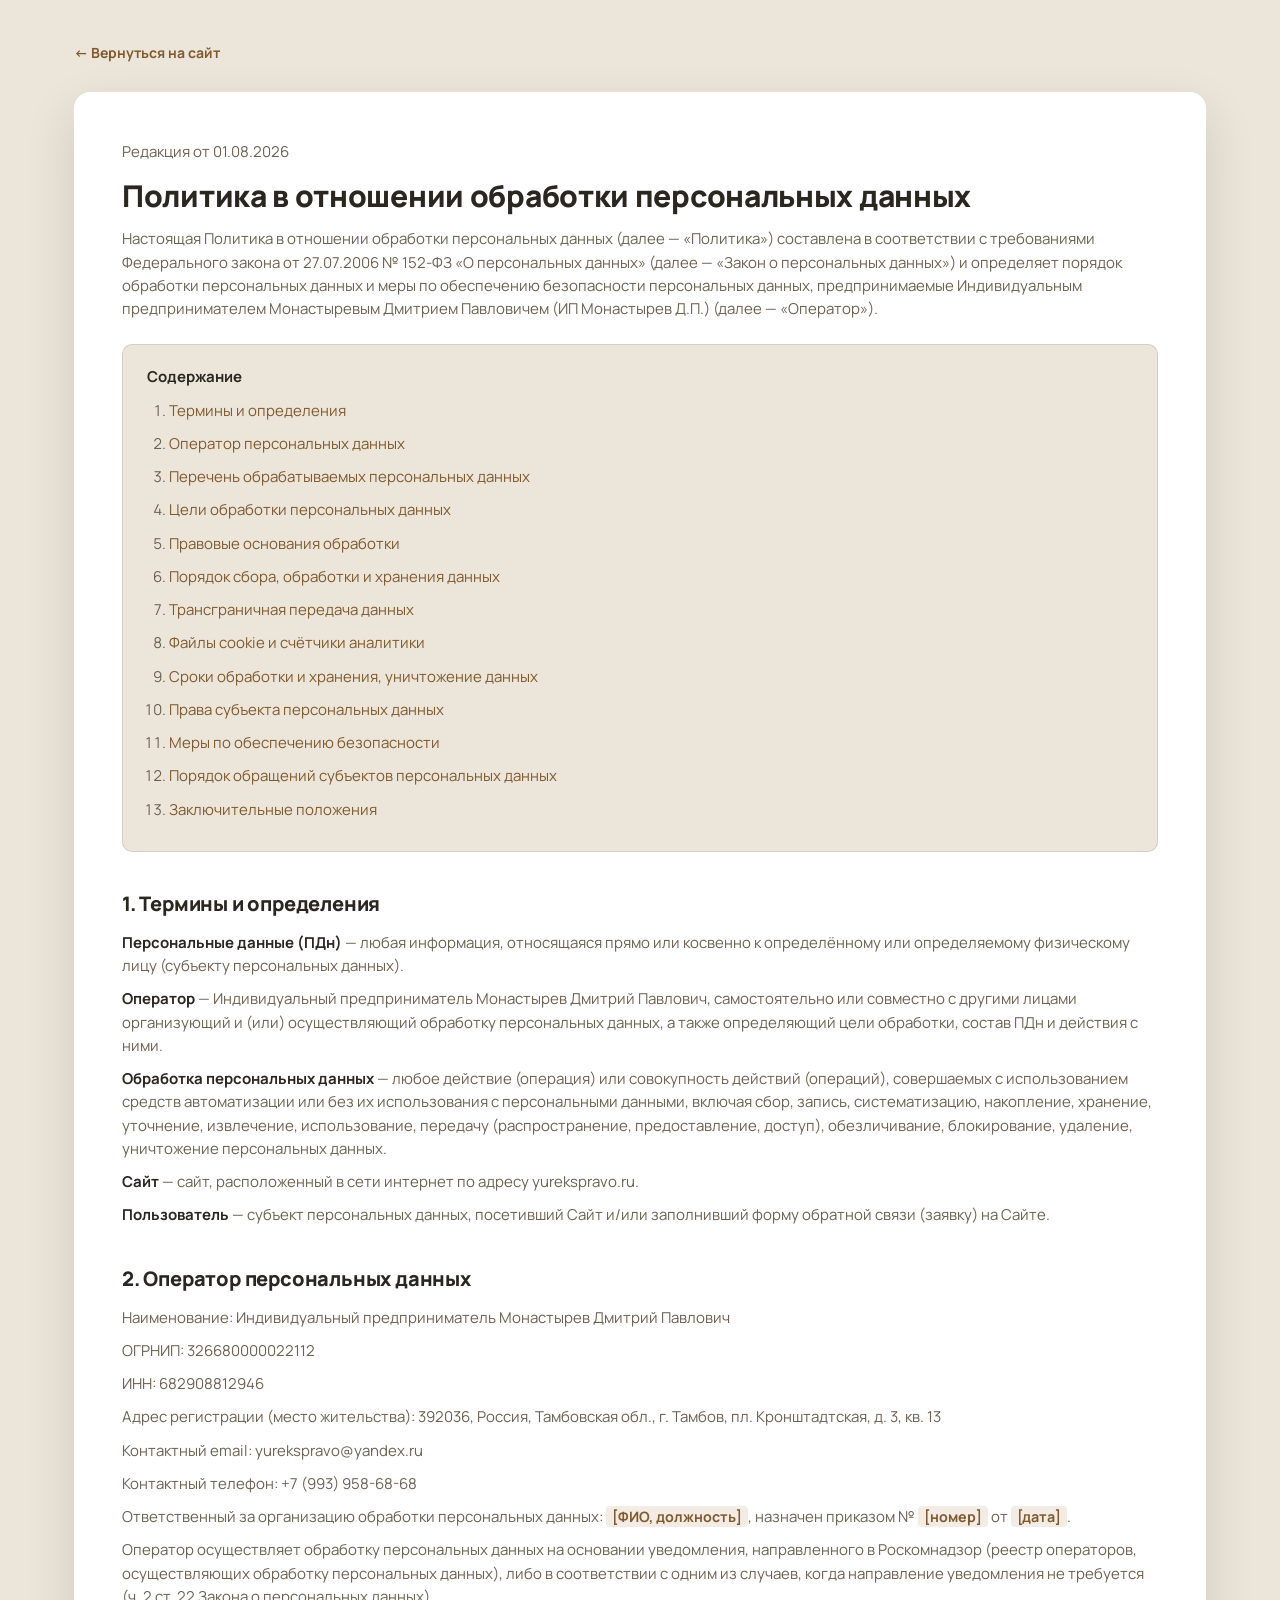
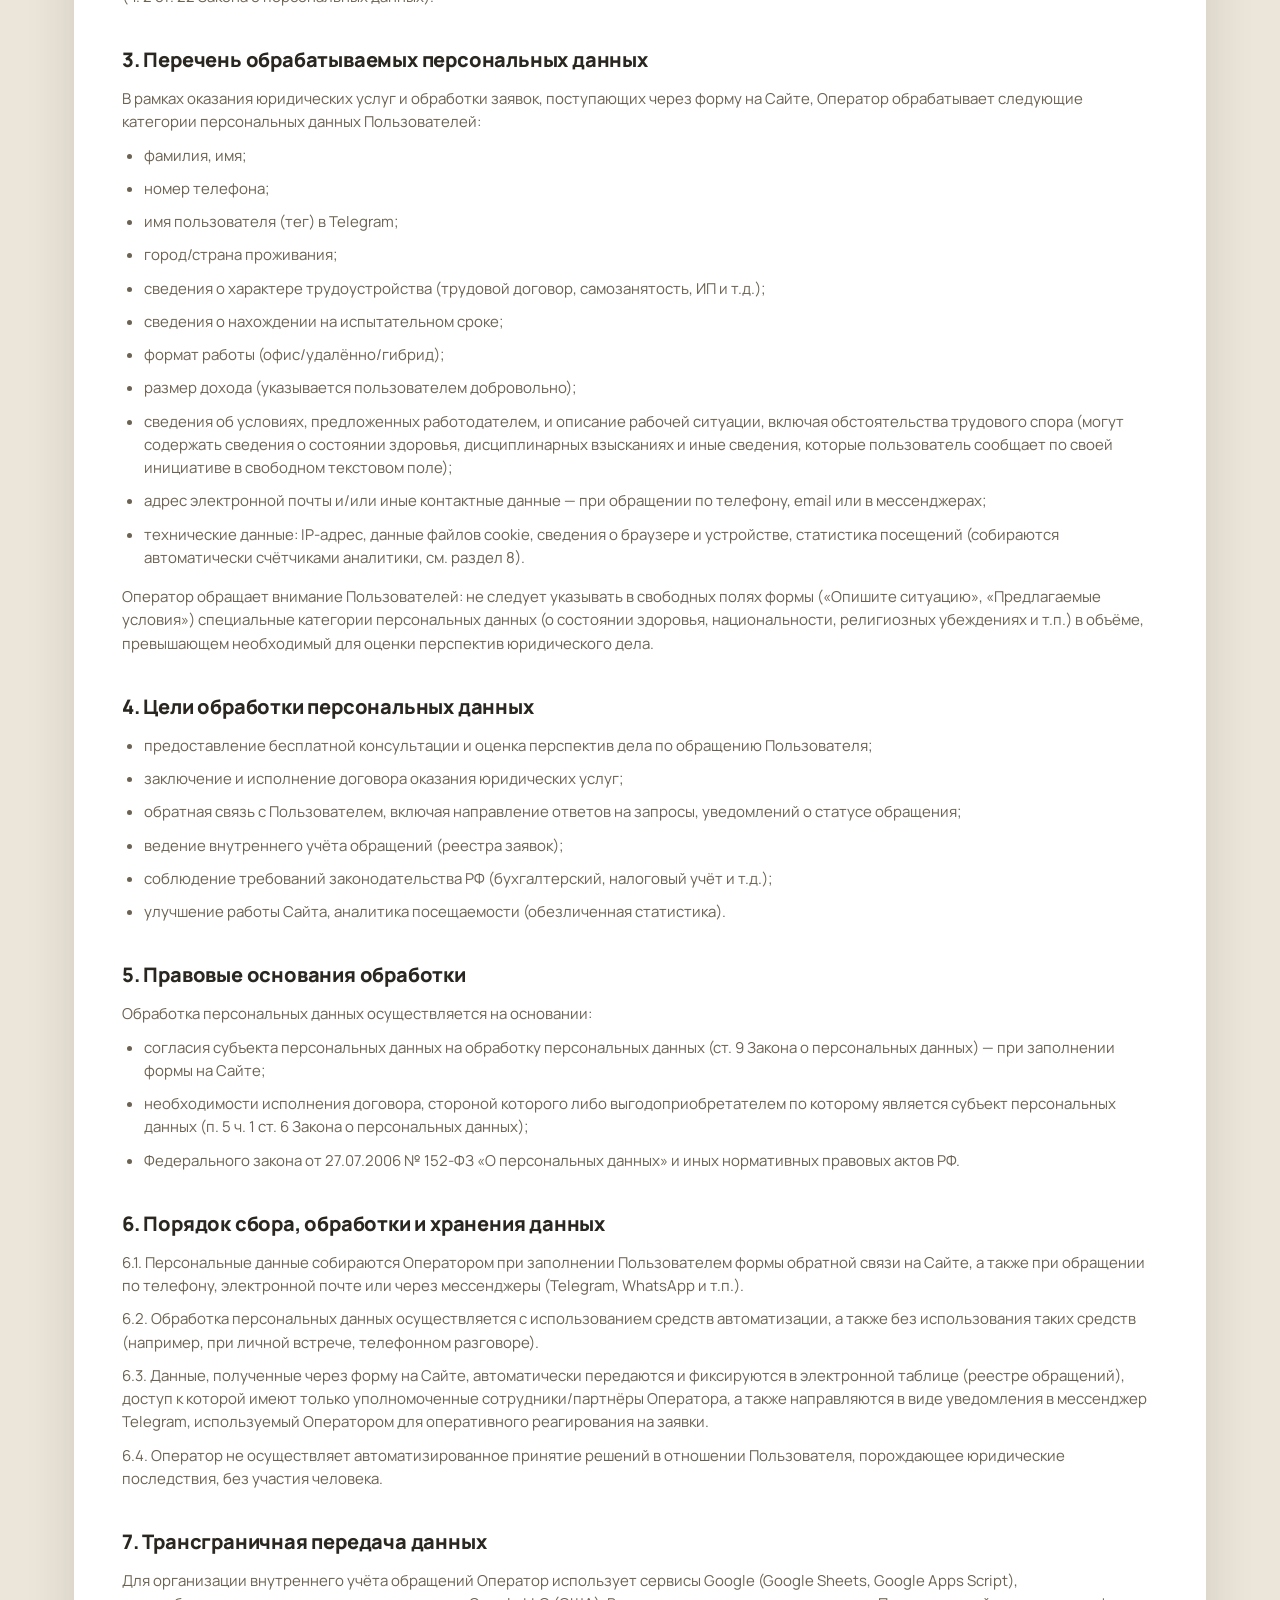
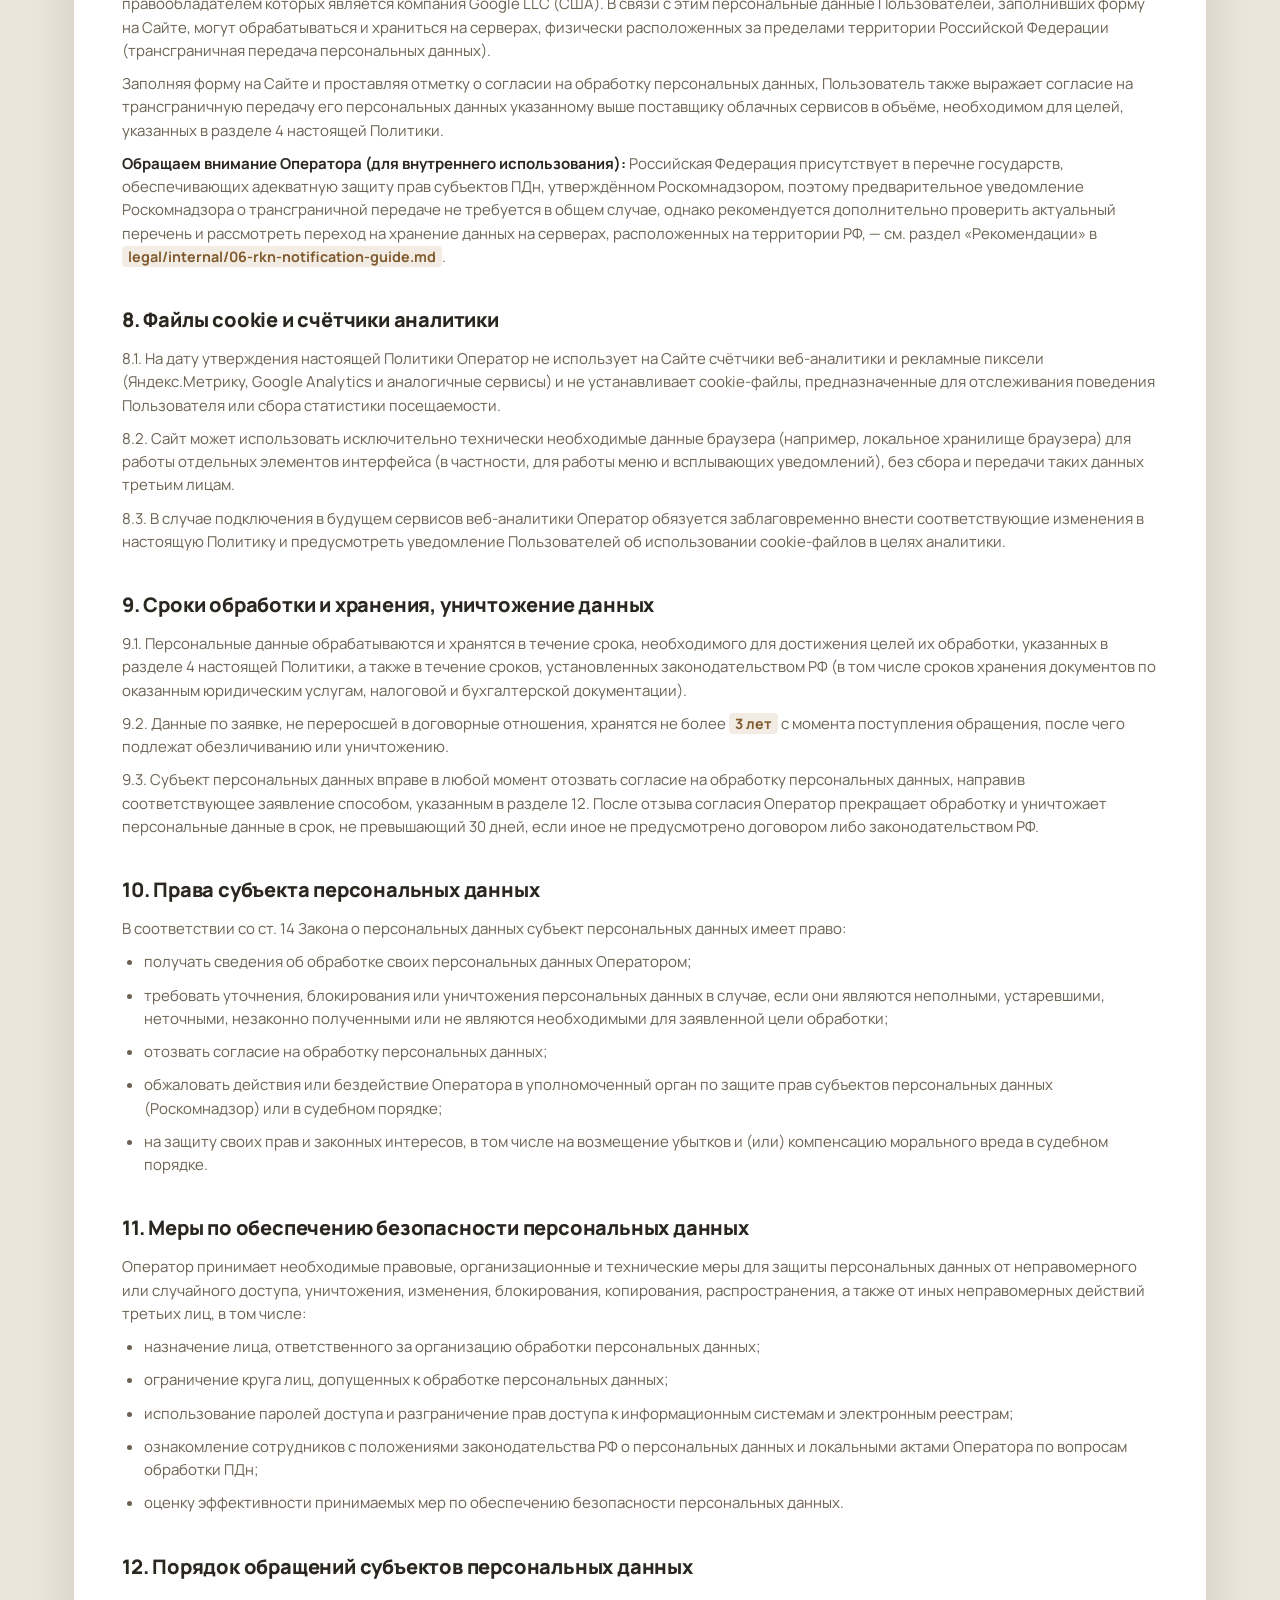
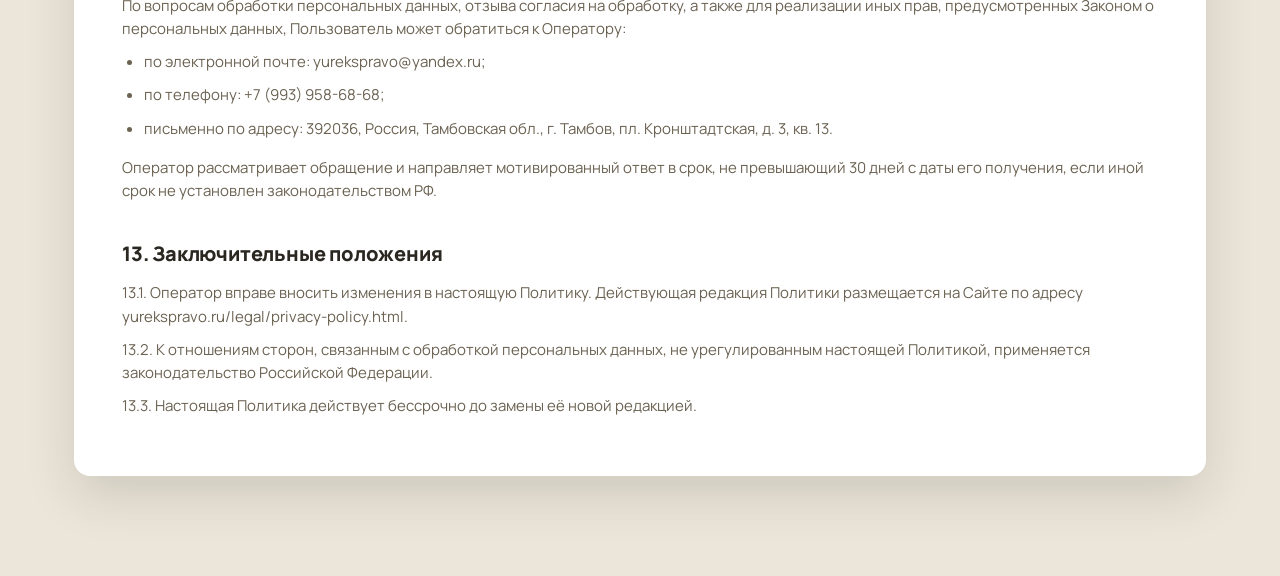
==== commit c1e47f7c: "Добавить публичную оферту на бесплатную консультацию и заполнить оставшиеся реквизиты Оферта (legal/" ====
--- a/legal/privacy-policy.html
+++ b/legal/privacy-policy.html
@@ -3,6 +3,7 @@
 <head>
 <meta charset="UTF-8">
 <meta name="viewport" content="width=device-width, initial-scale=1.0">
+<meta name="color-scheme" content="light">
 <title>Политика обработки персональных данных — Юрекс</title>
 <meta name="robots" content="noindex">
 <link rel="icon" href="../assets/favicon.svg" type="image/svg+xml">
@@ -17,7 +18,7 @@
     <a href="../index.html#top" class="legal-back">← Вернуться на сайт</a>
 
     <article class="legal-doc">
-      <p class="legal-doc__updated">Редакция от <span class="legal-doc__placeholder">[ДД.ММ.ГГГГ]</span></p>
+      <p class="legal-doc__updated">Редакция от 01.08.2026</p>
       <h1>Политика в отношении обработки персональных данных</h1>
       <p>Настоящая Политика в отношении обработки персональных данных (далее — «Политика») составлена в соответствии с требованиями Федерального закона от 27.07.2006 № 152-ФЗ «О персональных данных» (далее — «Закон о персональных данных») и определяет порядок обработки персональных данных и меры по обеспечению безопасности персональных данных, предпринимаемые Индивидуальным предпринимателем Монастыревым Дмитрием Павловичем (ИП Монастырев Д.П.) (далее — «Оператор»).</p>
 
@@ -44,7 +45,7 @@
       <p><strong>Персональные данные (ПДн)</strong> — любая информация, относящаяся прямо или косвенно к определённому или определяемому физическому лицу (субъекту персональных данных).</p>
       <p><strong>Оператор</strong> — Индивидуальный предприниматель Монастырев Дмитрий Павлович, самостоятельно или совместно с другими лицами организующий и (или) осуществляющий обработку персональных данных, а также определяющий цели обработки, состав ПДн и действия с ними.</p>
       <p><strong>Обработка персональных данных</strong> — любое действие (операция) или совокупность действий (операций), совершаемых с использованием средств автоматизации или без их использования с персональными данными, включая сбор, запись, систематизацию, накопление, хранение, уточнение, извлечение, использование, передачу (распространение, предоставление, доступ), обезличивание, блокирование, удаление, уничтожение персональных данных.</p>
-      <p><strong>Сайт</strong> — сайт, расположенный в сети интернет по адресу <span class="legal-doc__placeholder">[адрес сайта, например yureks.ru]</span>.</p>
+      <p><strong>Сайт</strong> — сайт, расположенный в сети интернет по адресу yurekspravo.ru.</p>
       <p><strong>Пользователь</strong> — субъект персональных данных, посетивший Сайт и/или заполнивший форму обратной связи (заявку) на Сайте.</p>
 
       <h2 id="s2">2. Оператор персональных данных</h2>
@@ -52,7 +53,7 @@
       <p>ОГРНИП: 326680000022112</p>
       <p>ИНН: 682908812946</p>
       <p>Адрес регистрации (место жительства): 392036, Россия, Тамбовская обл., г. Тамбов, пл. Кронштадтская, д. 3, кв. 13</p>
-      <p>Контактный email: <span class="legal-doc__placeholder">info@yureks.ru</span></p>
+      <p>Контактный email: yurekspravo@yandex.ru</p>
       <p>Контактный телефон: +7 (993) 958-68-68</p>
       <p>Ответственный за организацию обработки персональных данных: <span class="legal-doc__placeholder">[ФИО, должность]</span>, назначен приказом № <span class="legal-doc__placeholder">[номер]</span> от <span class="legal-doc__placeholder">[дата]</span>.</p>
       <p>Оператор осуществляет обработку персональных данных на основании уведомления, направленного в Роскомнадзор (реестр операторов, осуществляющих обработку персональных данных), либо в соответствии с одним из случаев, когда направление уведомления не требуется (ч. 2 ст. 22 Закона о персональных данных).</p>
@@ -110,7 +111,7 @@
 
       <h2 id="s9">9. Сроки обработки и хранения, уничтожение данных</h2>
       <p>9.1. Персональные данные обрабатываются и хранятся в течение срока, необходимого для достижения целей их обработки, указанных в разделе 4 настоящей Политики, а также в течение сроков, установленных законодательством РФ (в том числе сроков хранения документов по оказанным юридическим услугам, налоговой и бухгалтерской документации).</p>
-      <p>9.2. Данные по заявке, не переросшей в договорные отношения, хранятся не более <span class="legal-doc__placeholder">[3 лет / иной срок]</span> с момента поступления обращения, после чего подлежат обезличиванию или уничтожению.</p>
+      <p>9.2. Данные по заявке, не переросшей в договорные отношения, хранятся не более <span class="legal-doc__placeholder">3 лет</span> с момента поступления обращения, после чего подлежат обезличиванию или уничтожению.</p>
       <p>9.3. Субъект персональных данных вправе в любой момент отозвать согласие на обработку персональных данных, направив соответствующее заявление способом, указанным в разделе 12. После отзыва согласия Оператор прекращает обработку и уничтожает персональные данные в срок, не превышающий 30 дней, если иное не предусмотрено договором либо законодательством РФ.</p>
 
       <h2 id="s10">10. Права субъекта персональных данных</h2>
@@ -136,14 +137,14 @@
       <h2 id="s12">12. Порядок обращений субъектов персональных данных</h2>
       <p>По вопросам обработки персональных данных, отзыва согласия на обработку, а также для реализации иных прав, предусмотренных Законом о персональных данных, Пользователь может обратиться к Оператору:</p>
       <ul>
-        <li>по электронной почте: <span class="legal-doc__placeholder">info@yureks.ru</span>;</li>
+        <li>по электронной почте: yurekspravo@yandex.ru;</li>
         <li>по телефону: +7 (993) 958-68-68;</li>
-        <li>письменно по адресу: <span class="legal-doc__placeholder">[почтовый адрес]</span>.</li>
+        <li>письменно по адресу: 392036, Россия, Тамбовская обл., г. Тамбов, пл. Кронштадтская, д. 3, кв. 13.</li>
       </ul>
       <p>Оператор рассматривает обращение и направляет мотивированный ответ в срок, не превышающий 30 дней с даты его получения, если иной срок не установлен законодательством РФ.</p>
 
       <h2 id="s13">13. Заключительные положения</h2>
-      <p>13.1. Оператор вправе вносить изменения в настоящую Политику. Действующая редакция Политики размещается на Сайте по адресу <span class="legal-doc__placeholder">[адрес сайта]/legal/privacy-policy.html</span>.</p>
+      <p>13.1. Оператор вправе вносить изменения в настоящую Политику. Действующая редакция Политики размещается на Сайте по адресу yurekspravo.ru/legal/privacy-policy.html.</p>
       <p>13.2. К отношениям сторон, связанным с обработкой персональных данных, не урегулированным настоящей Политикой, применяется законодательство Российской Федерации.</p>
       <p>13.3. Настоящая Политика действует бессрочно до замены её новой редакцией.</p>
     </article>
--- a/css/styles.css
+++ b/css/styles.css
@@ -3,6 +3,7 @@
    ========================================= */
 
 :root {
+  color-scheme: light;
   /* Приглушённая каменная палитра: без яркого белого и без тусклых оттенков */
   --bg-dark: #3a352e;
   --bg-dark-2: #423d35;
@@ -25,6 +26,8 @@
   --radius: 16px;
   --radius-sm: 10px;
   --container-w: 1180px;
+
+  --font-display: 'Fraunces', Georgia, 'Iowan Old Style', serif;
 
   --shadow-soft: 0 20px 50px rgba(30, 25, 18, 0.14);
   --transition: 0.25s ease;
@@ -216,6 +219,15 @@
   background: radial-gradient(circle, rgba(199, 150, 87, 0.16) 0%, transparent 70%);
   pointer-events: none;
 }
+.hero::before {
+  content: '';
+  position: absolute;
+  inset: 0;
+  background-image: url("data:image/svg+xml;utf8,<svg xmlns='http://www.w3.org/2000/svg'><filter id='n'><feTurbulence type='fractalNoise' baseFrequency='0.85' numOctaves='2' stitchTiles='stitch'/></filter><rect width='100%25' height='100%25' filter='url(%23n)'/></svg>");
+  opacity: 0.05;
+  mix-blend-mode: overlay;
+  pointer-events: none;
+}
 .hero__inner {
   position: relative;
   text-align: center;
@@ -237,10 +249,13 @@
 .eyebrow--dark { color: var(--accent-dark); border-color: rgba(127, 90, 45, 0.3); }
 
 .hero__title {
+  font-family: var(--font-display);
+  font-weight: 600;
   color: var(--text-light);
   font-size: clamp(34px, 5.2vw, 58px);
   line-height: 1.12;
   margin-bottom: 24px;
+  text-wrap: balance;
 }
 
 .hero__subtitle {
@@ -303,21 +318,25 @@
   min-width: 280px;
 }
 .card {
-  background: var(--bg-light);
-  border: 1px solid var(--border-light);
+  background: linear-gradient(165deg, #fbf8f1 0%, var(--bg-light) 100%);
   border-radius: var(--radius);
   padding: 34px 26px;
+  box-shadow: 0 2px 3px rgba(42, 32, 20, 0.06), 0 20px 36px -10px rgba(42, 32, 20, 0.2);
   transition: transform var(--transition), box-shadow var(--transition);
 }
 .card:hover {
   transform: translateY(-6px);
-  box-shadow: var(--shadow-soft);
+  box-shadow: 0 4px 6px rgba(42, 32, 20, 0.08), 0 28px 48px -10px rgba(42, 32, 20, 0.28);
 }
 .card__icon {
   width: 56px;
   height: 56px;
   color: var(--accent);
   margin-bottom: 20px;
+}
+.card__icon svg {
+  width: 100%;
+  height: 100%;
 }
 .card__title {
   font-size: 18px;
@@ -346,32 +365,61 @@
   background: var(--accent);
 }
 
-/* ---------- Why us cards ---------- */
-.whyus-card {
-  background: var(--bg-dark-2);
-  border: 1px solid var(--border-dark);
+/* ---------- Why us bento ---------- */
+.whyus-bento {
+  display: grid;
+  grid-template-columns: repeat(3, minmax(0, 1fr));
+  grid-auto-rows: minmax(150px, auto);
+  gap: 20px;
+}
+.whyus-tile {
+  background: linear-gradient(160deg, var(--bg-dark-2), var(--bg-dark));
   border-radius: var(--radius);
-  padding: 36px 30px;
-  transition: transform var(--transition), border-color var(--transition);
-}
-.whyus-card:hover {
-  transform: translateY(-6px);
-  border-color: rgba(168, 118, 63, 0.45);
-}
-.whyus-card__icon {
-  width: 56px;
-  height: 56px;
+  padding: 30px 28px;
+  display: flex;
+  flex-direction: column;
+  justify-content: center;
+  box-shadow: inset 0 1px 0 rgba(255, 255, 255, 0.05), 0 16px 30px rgba(10, 8, 5, 0.28);
+  transition: transform var(--transition), box-shadow var(--transition);
+}
+.whyus-tile:hover {
+  transform: translateY(-4px);
+  box-shadow: inset 0 1px 0 rgba(255, 255, 255, 0.06), 0 22px 40px rgba(10, 8, 5, 0.34);
+}
+.whyus-tile--lg {
+  grid-column: span 2;
+  grid-row: span 2;
+}
+.whyus-tile__icon {
+  width: 52px;
+  height: 52px;
+  flex-shrink: 0;
   color: var(--accent-light);
+  margin-bottom: 18px;
+}
+.whyus-tile__icon svg {
+  width: 100%;
+  height: 100%;
+}
+.whyus-tile--lg .whyus-tile__icon {
+  width: 60px;
+  height: 60px;
   margin-bottom: 22px;
 }
-.whyus-card h3 {
+.whyus-tile h3 {
   color: var(--text-light);
-  font-size: 19px;
+  font-size: 16px;
+  margin: 0;
+}
+.whyus-tile--lg h3 {
+  font-size: 21px;
   margin-bottom: 12px;
 }
-.whyus-card p {
+.whyus-tile--lg p {
   color: var(--text-light-muted);
   font-size: 15px;
+  margin: 0;
+  max-width: 42ch;
 }
 
 /* ---------- Process ---------- */
@@ -744,6 +792,9 @@
   .grid--3 { grid-template-columns: 1fr 1fr; }
   .review-card { flex-basis: calc((100% - 28px) / 2); }
   .services-grid .card { flex-basis: calc((100% - 28px) / 2); }
+
+  .whyus-bento { grid-template-columns: repeat(2, minmax(0, 1fr)); }
+  .whyus-tile--lg { grid-column: span 2; grid-row: span 1; }
 }
 
 @media (max-width: 640px) {
@@ -758,4 +809,7 @@
   .review-card { flex-basis: 100%; }
   .services-grid .card { flex-basis: 100%; }
   .footer__bottom { flex-direction: column; text-align: center; }
-}
+
+  .whyus-bento { grid-template-columns: 1fr; }
+  .whyus-tile--lg { grid-column: span 1; grid-row: span 1; }
+}
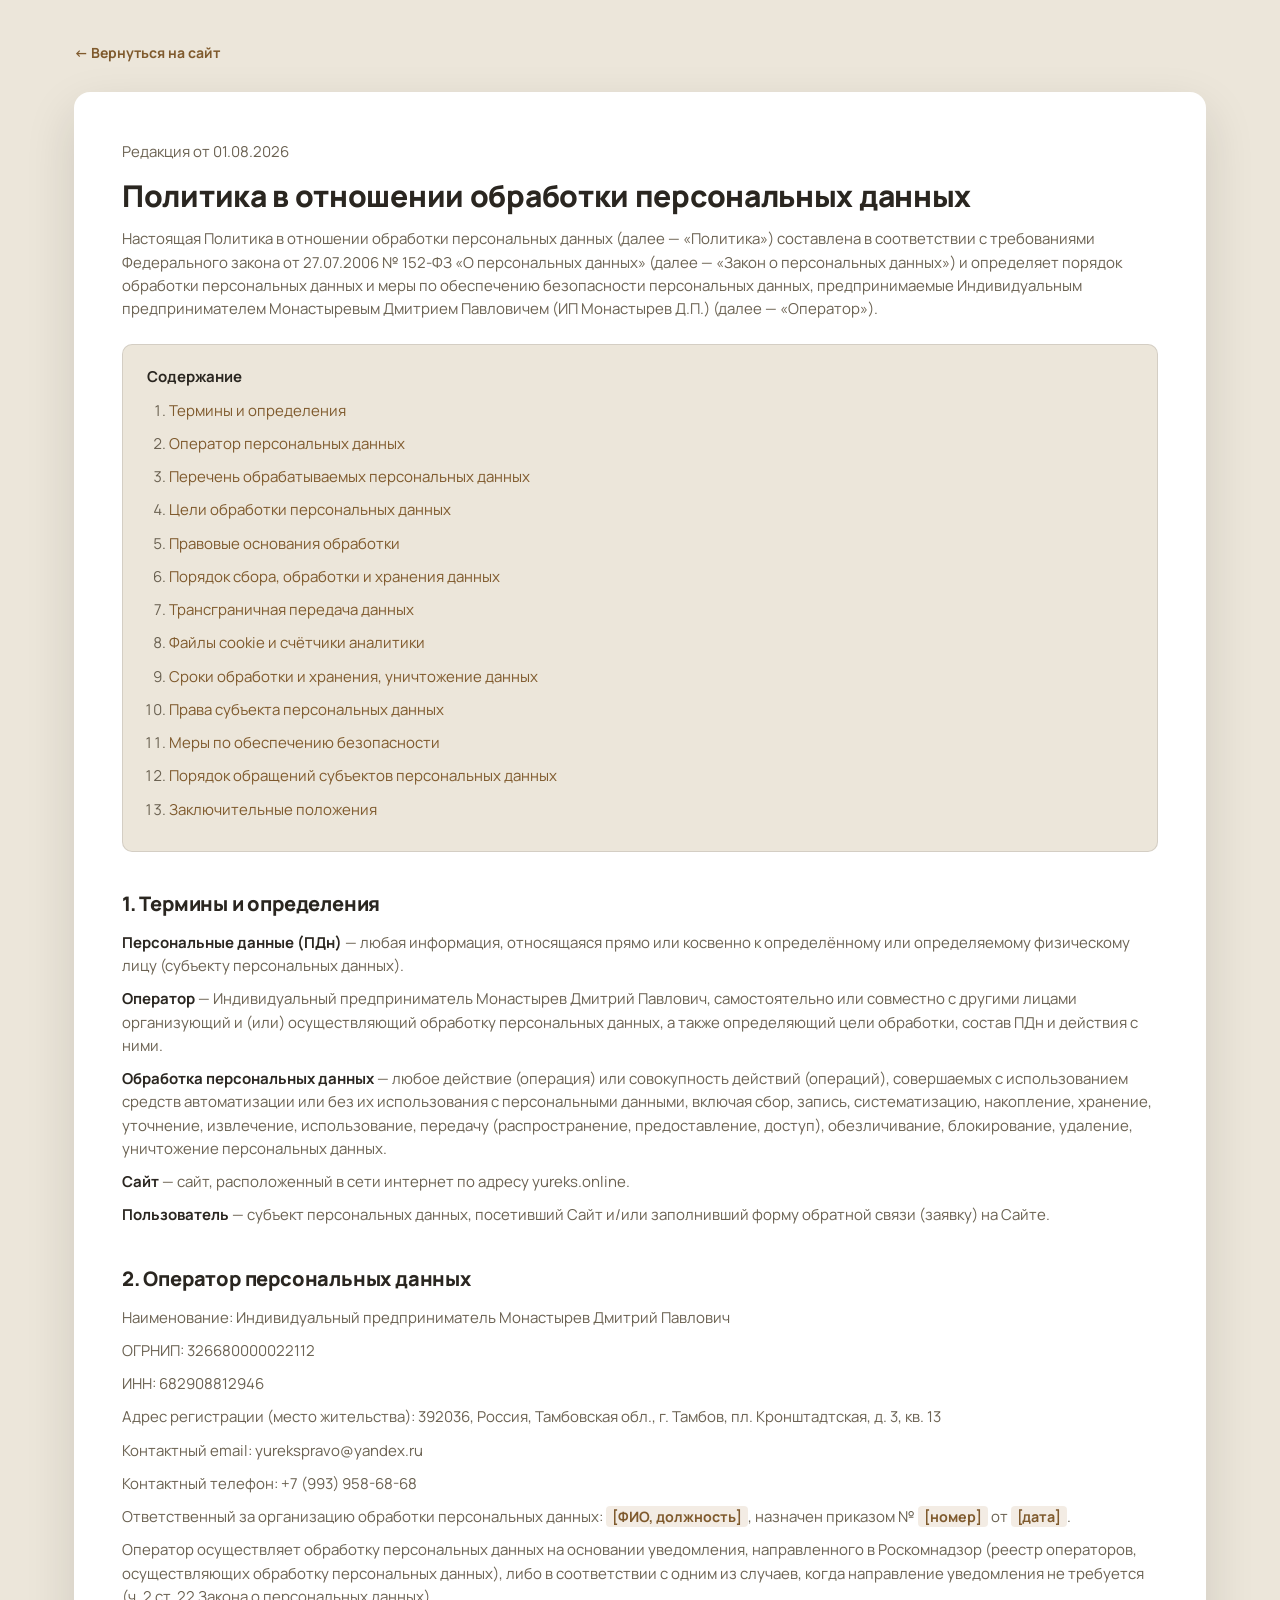
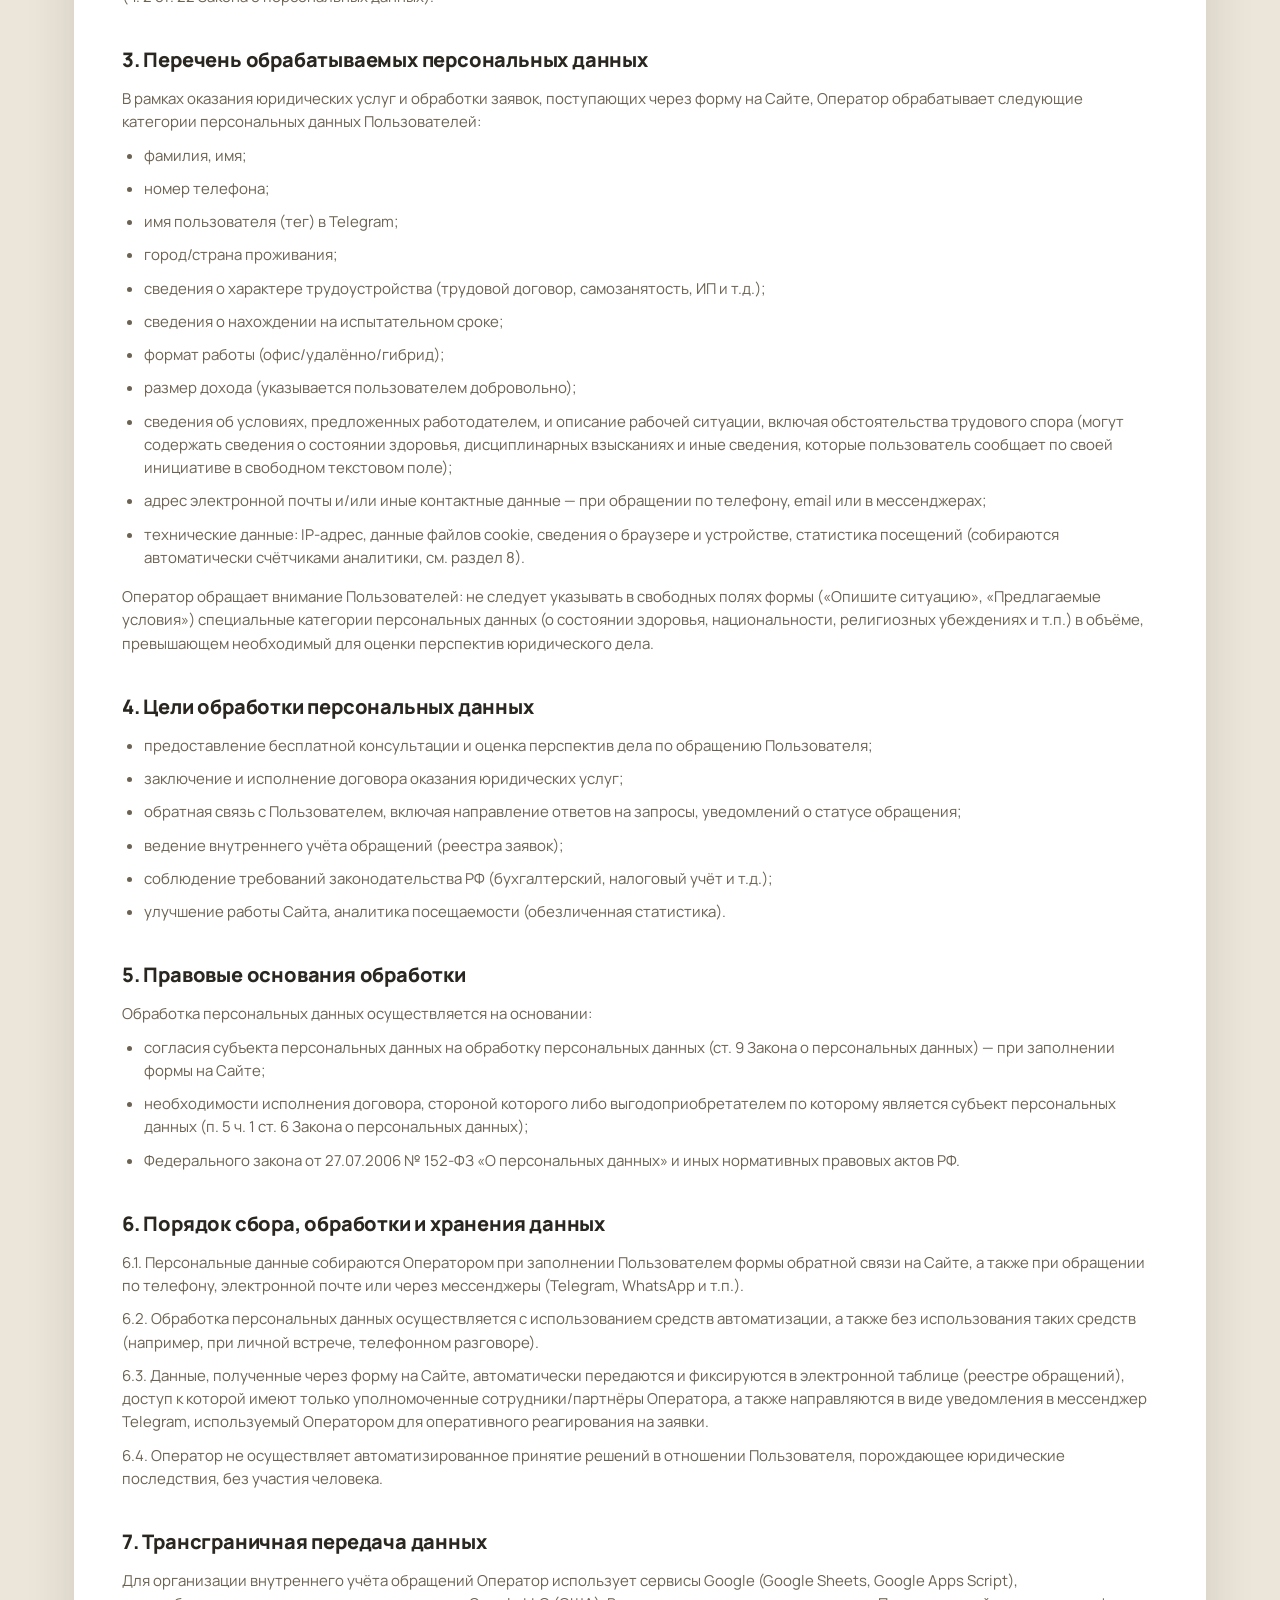
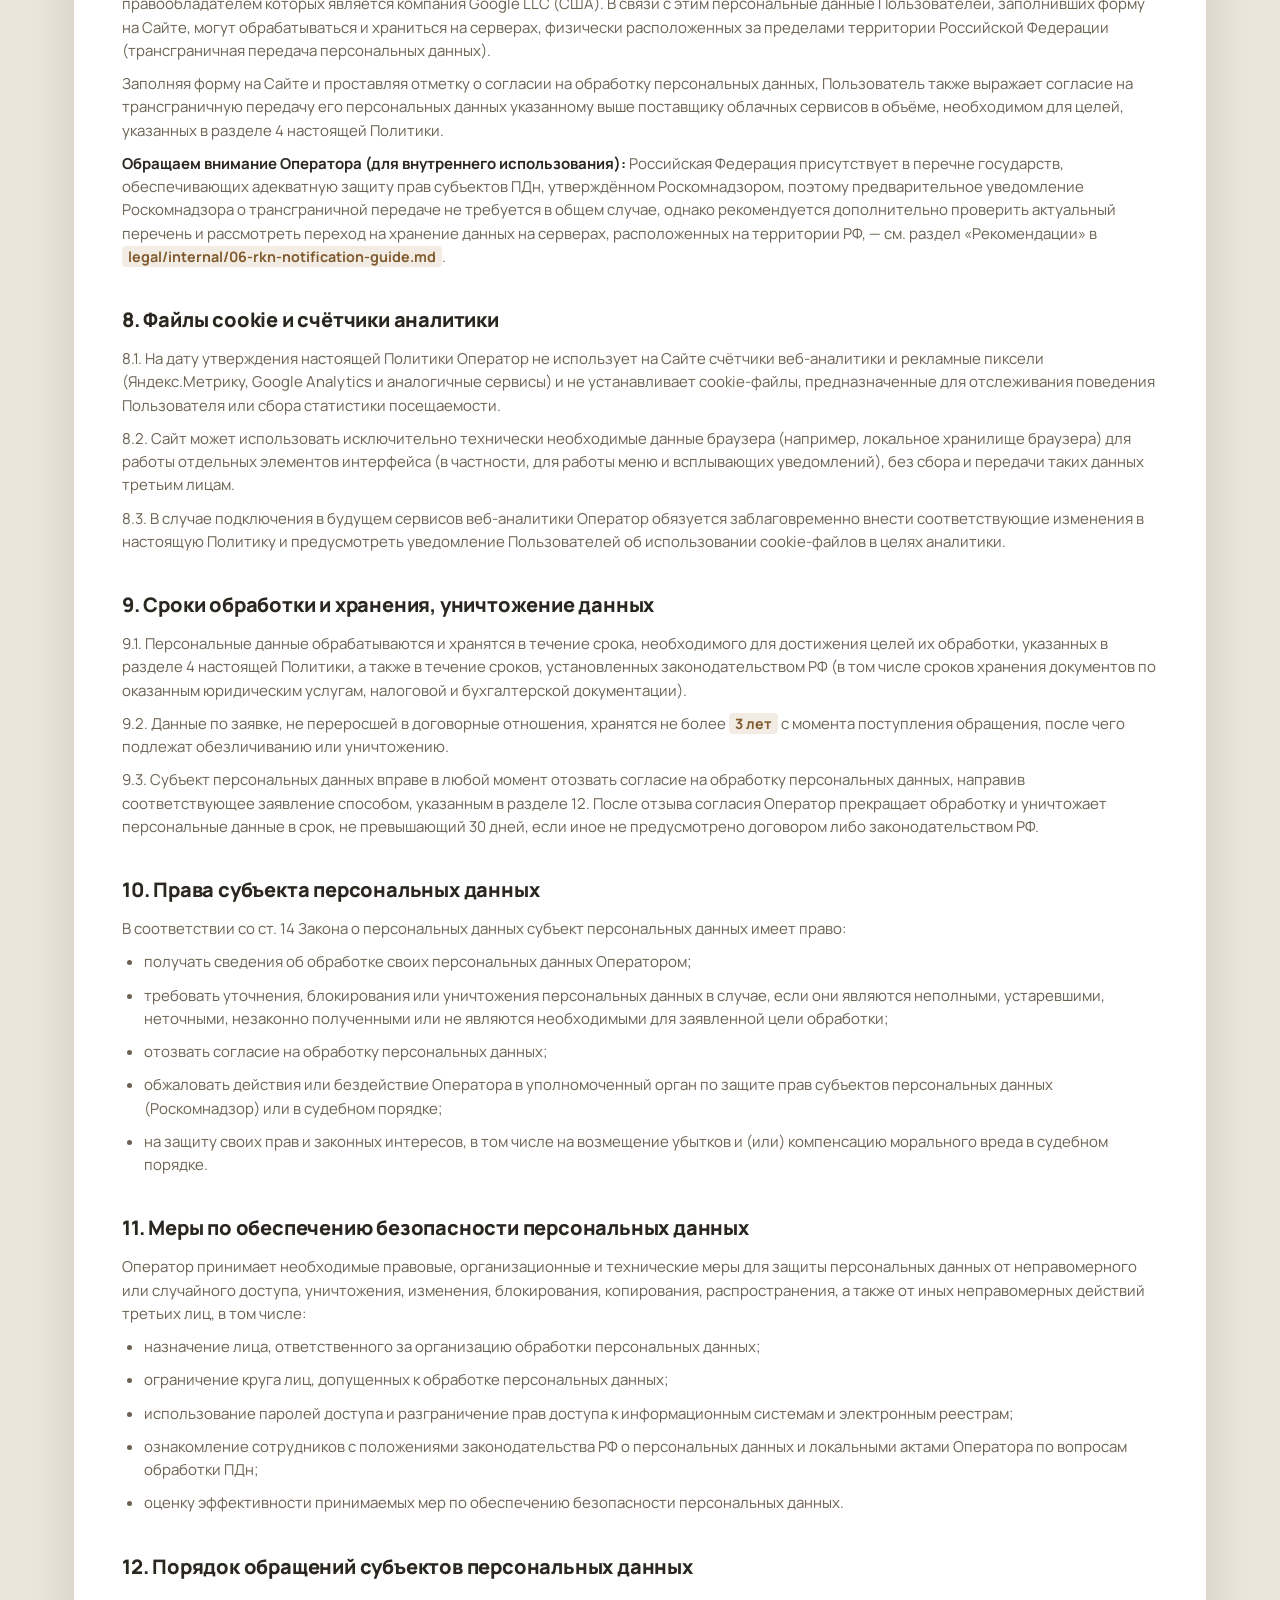
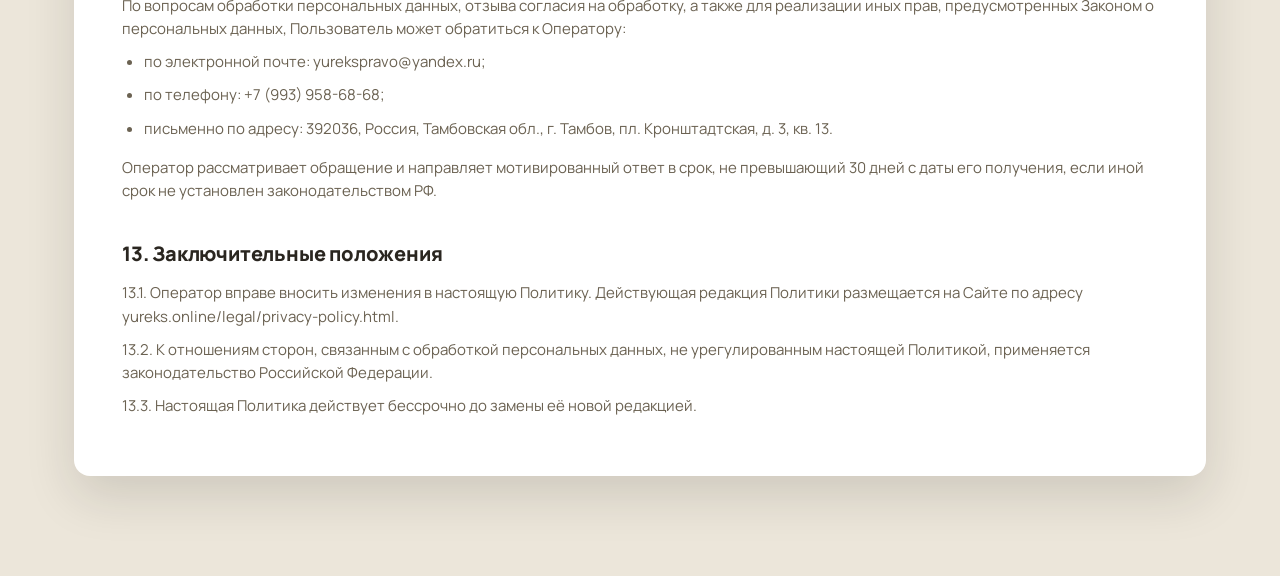
==== commit 438773b5: "Сменить домен на yureks.online" ====
--- a/legal/privacy-policy.html
+++ b/legal/privacy-policy.html
@@ -45,7 +45,7 @@
       <p><strong>Персональные данные (ПДн)</strong> — любая информация, относящаяся прямо или косвенно к определённому или определяемому физическому лицу (субъекту персональных данных).</p>
       <p><strong>Оператор</strong> — Индивидуальный предприниматель Монастырев Дмитрий Павлович, самостоятельно или совместно с другими лицами организующий и (или) осуществляющий обработку персональных данных, а также определяющий цели обработки, состав ПДн и действия с ними.</p>
       <p><strong>Обработка персональных данных</strong> — любое действие (операция) или совокупность действий (операций), совершаемых с использованием средств автоматизации или без их использования с персональными данными, включая сбор, запись, систематизацию, накопление, хранение, уточнение, извлечение, использование, передачу (распространение, предоставление, доступ), обезличивание, блокирование, удаление, уничтожение персональных данных.</p>
-      <p><strong>Сайт</strong> — сайт, расположенный в сети интернет по адресу yurekspravo.ru.</p>
+      <p><strong>Сайт</strong> — сайт, расположенный в сети интернет по адресу yureks.online.</p>
       <p><strong>Пользователь</strong> — субъект персональных данных, посетивший Сайт и/или заполнивший форму обратной связи (заявку) на Сайте.</p>
 
       <h2 id="s2">2. Оператор персональных данных</h2>
@@ -144,7 +144,7 @@
       <p>Оператор рассматривает обращение и направляет мотивированный ответ в срок, не превышающий 30 дней с даты его получения, если иной срок не установлен законодательством РФ.</p>
 
       <h2 id="s13">13. Заключительные положения</h2>
-      <p>13.1. Оператор вправе вносить изменения в настоящую Политику. Действующая редакция Политики размещается на Сайте по адресу yurekspravo.ru/legal/privacy-policy.html.</p>
+      <p>13.1. Оператор вправе вносить изменения в настоящую Политику. Действующая редакция Политики размещается на Сайте по адресу yureks.online/legal/privacy-policy.html.</p>
       <p>13.2. К отношениям сторон, связанным с обработкой персональных данных, не урегулированным настоящей Политикой, применяется законодательство Российской Федерации.</p>
       <p>13.3. Настоящая Политика действует бессрочно до замены её новой редакцией.</p>
     </article>
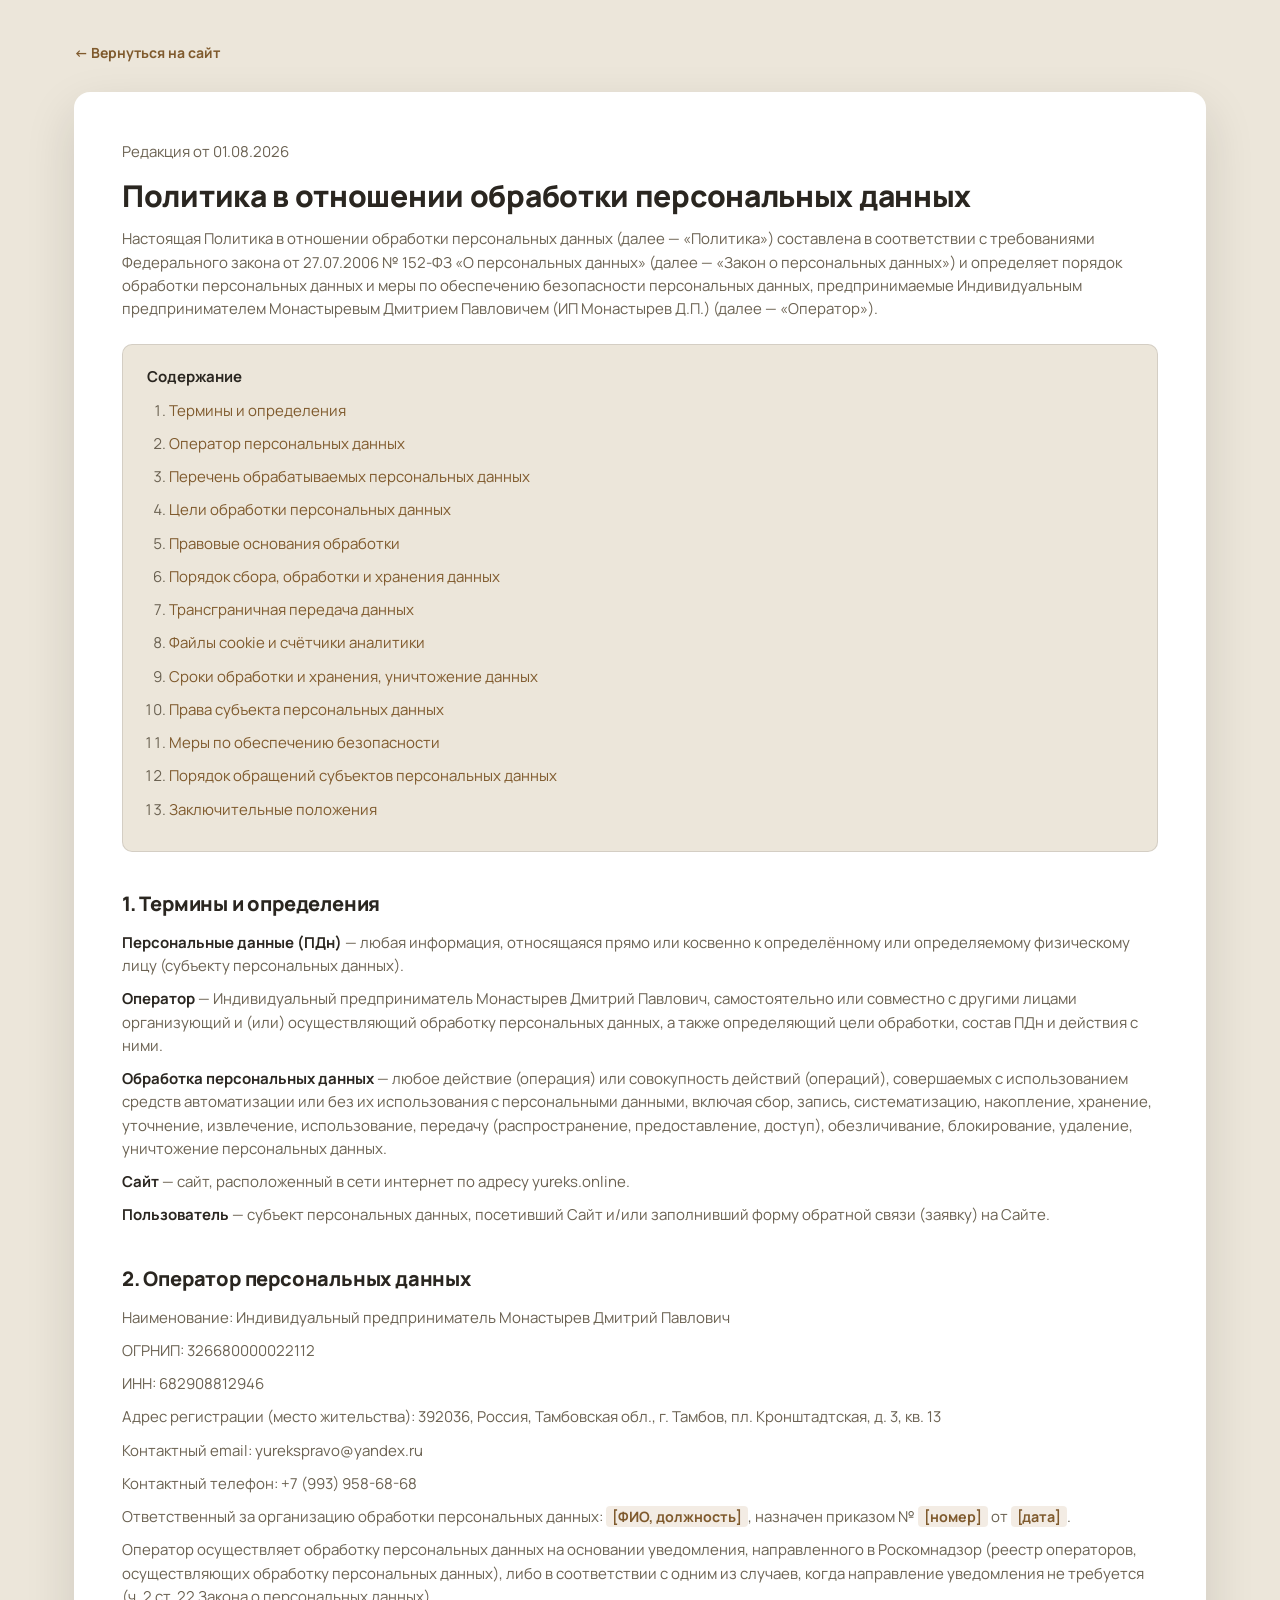
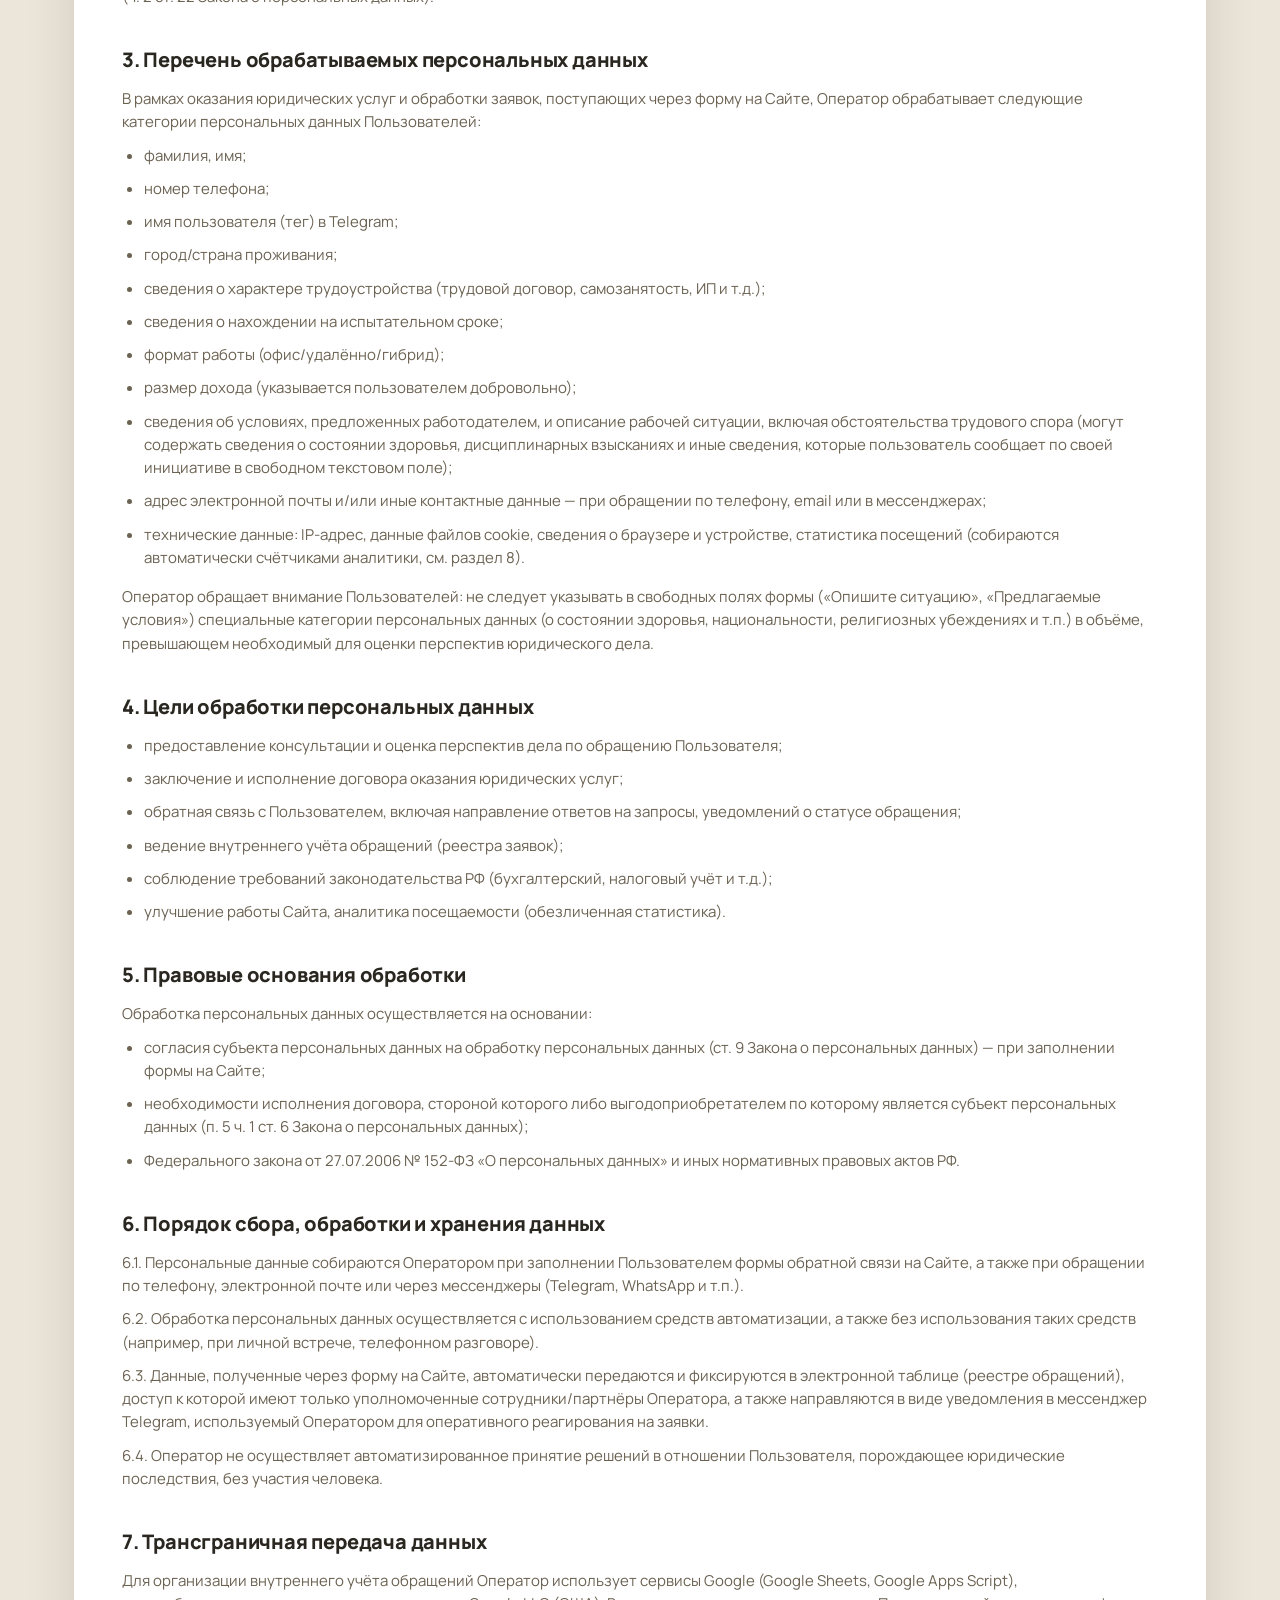
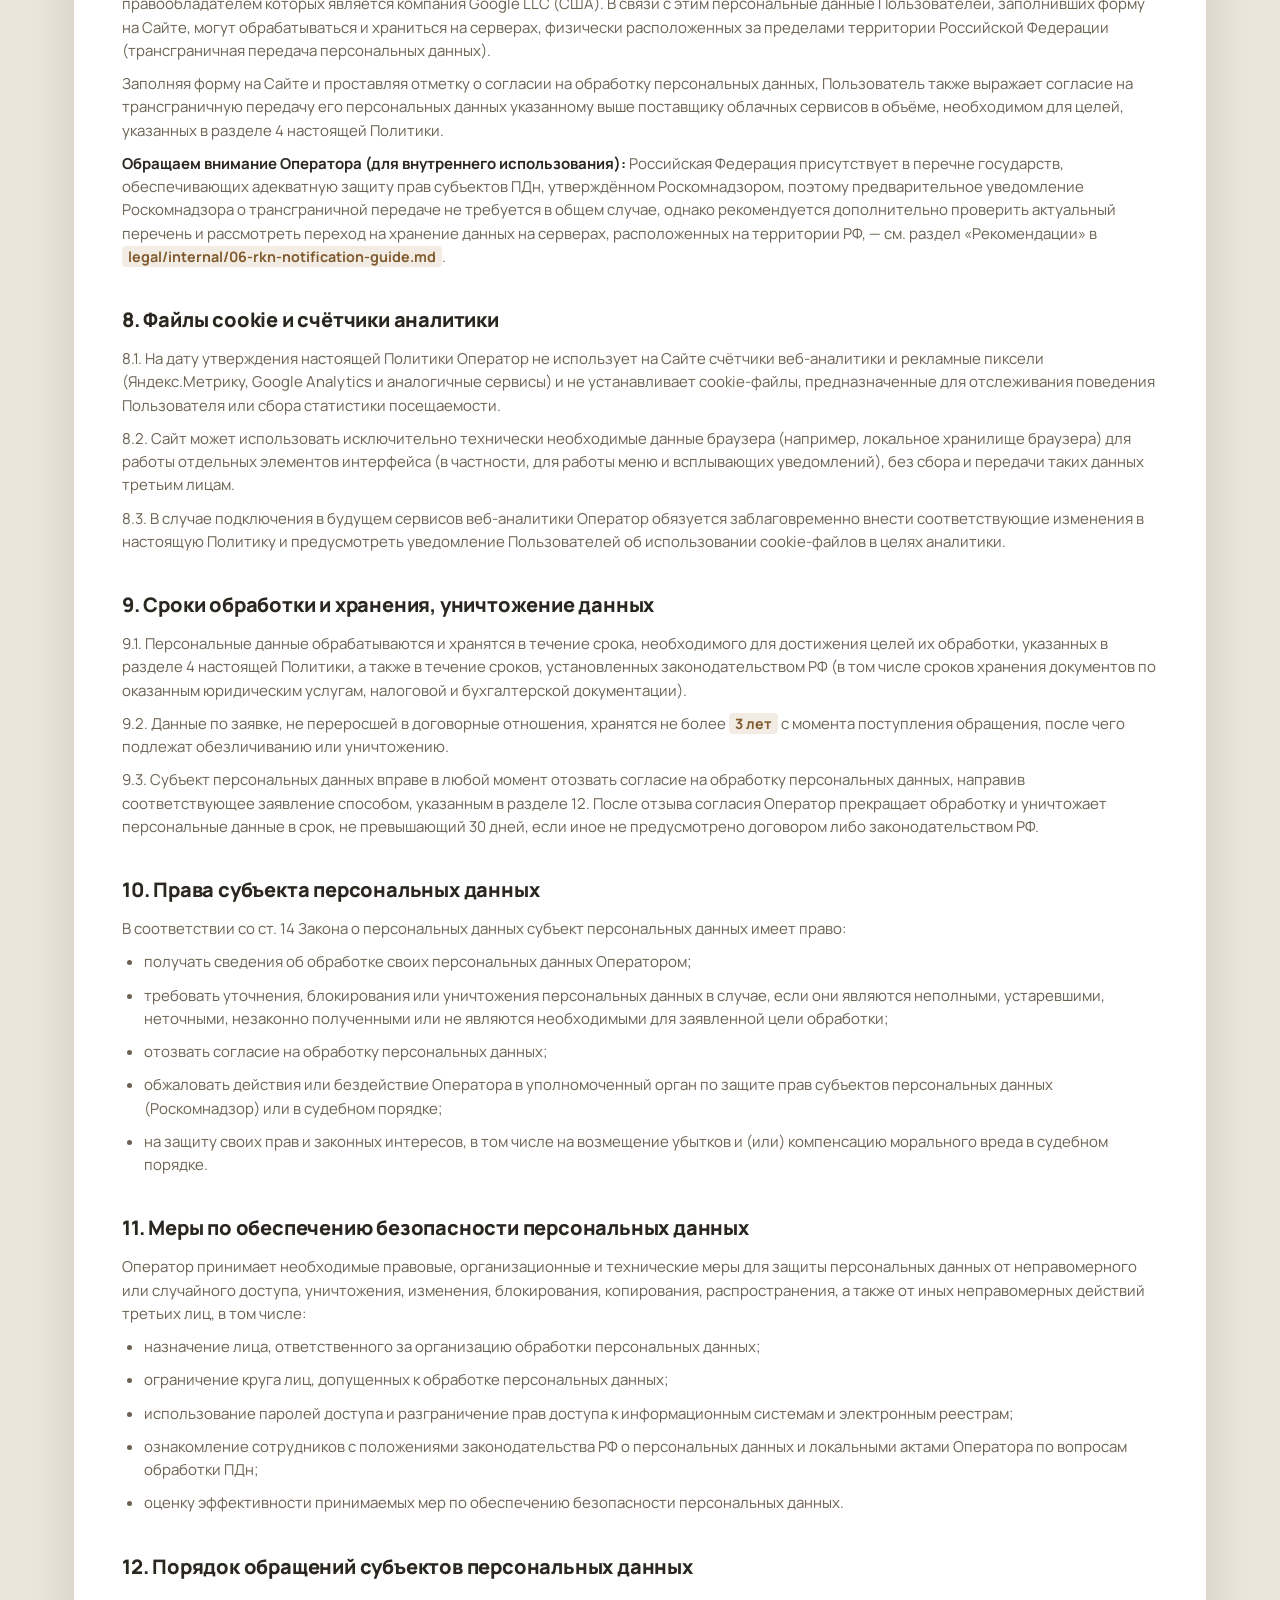
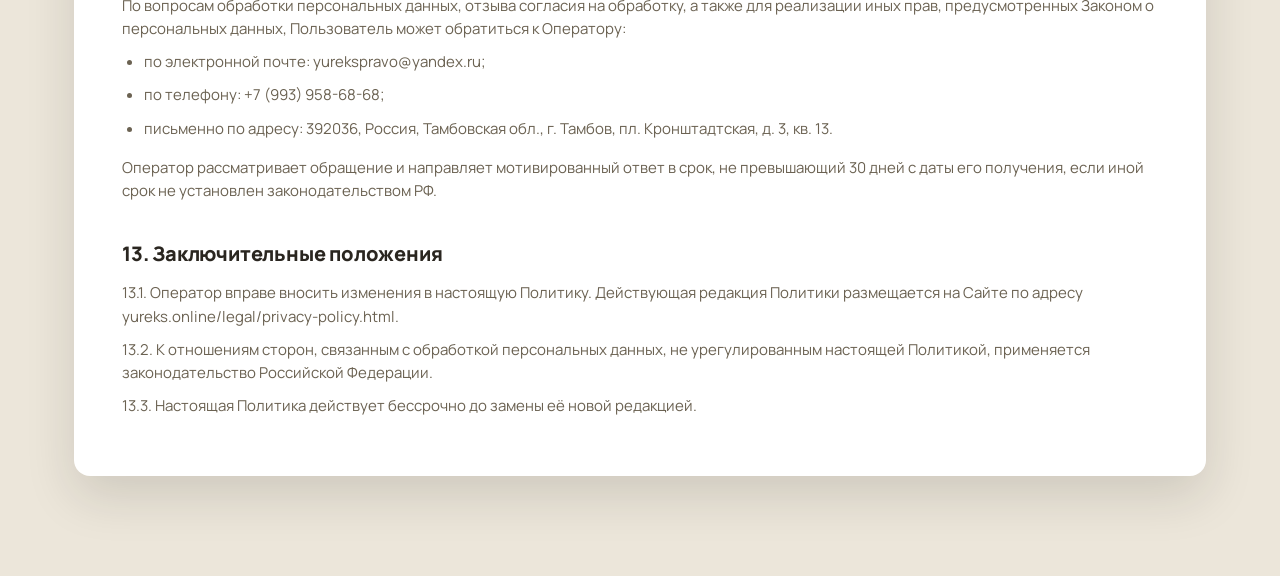
==== commit 550a2188: "Убрать бесплатную консультацию из сайта и документов Услуга больше не предлагается бесплатно, поэтом" ====
--- a/legal/privacy-policy.html
+++ b/legal/privacy-policy.html
@@ -77,7 +77,7 @@
 
       <h2 id="s4">4. Цели обработки персональных данных</h2>
       <ul>
-        <li>предоставление бесплатной консультации и оценка перспектив дела по обращению Пользователя;</li>
+        <li>предоставление консультации и оценка перспектив дела по обращению Пользователя;</li>
         <li>заключение и исполнение договора оказания юридических услуг;</li>
         <li>обратная связь с Пользователем, включая направление ответов на запросы, уведомлений о статусе обращения;</li>
         <li>ведение внутреннего учёта обращений (реестра заявок);</li>
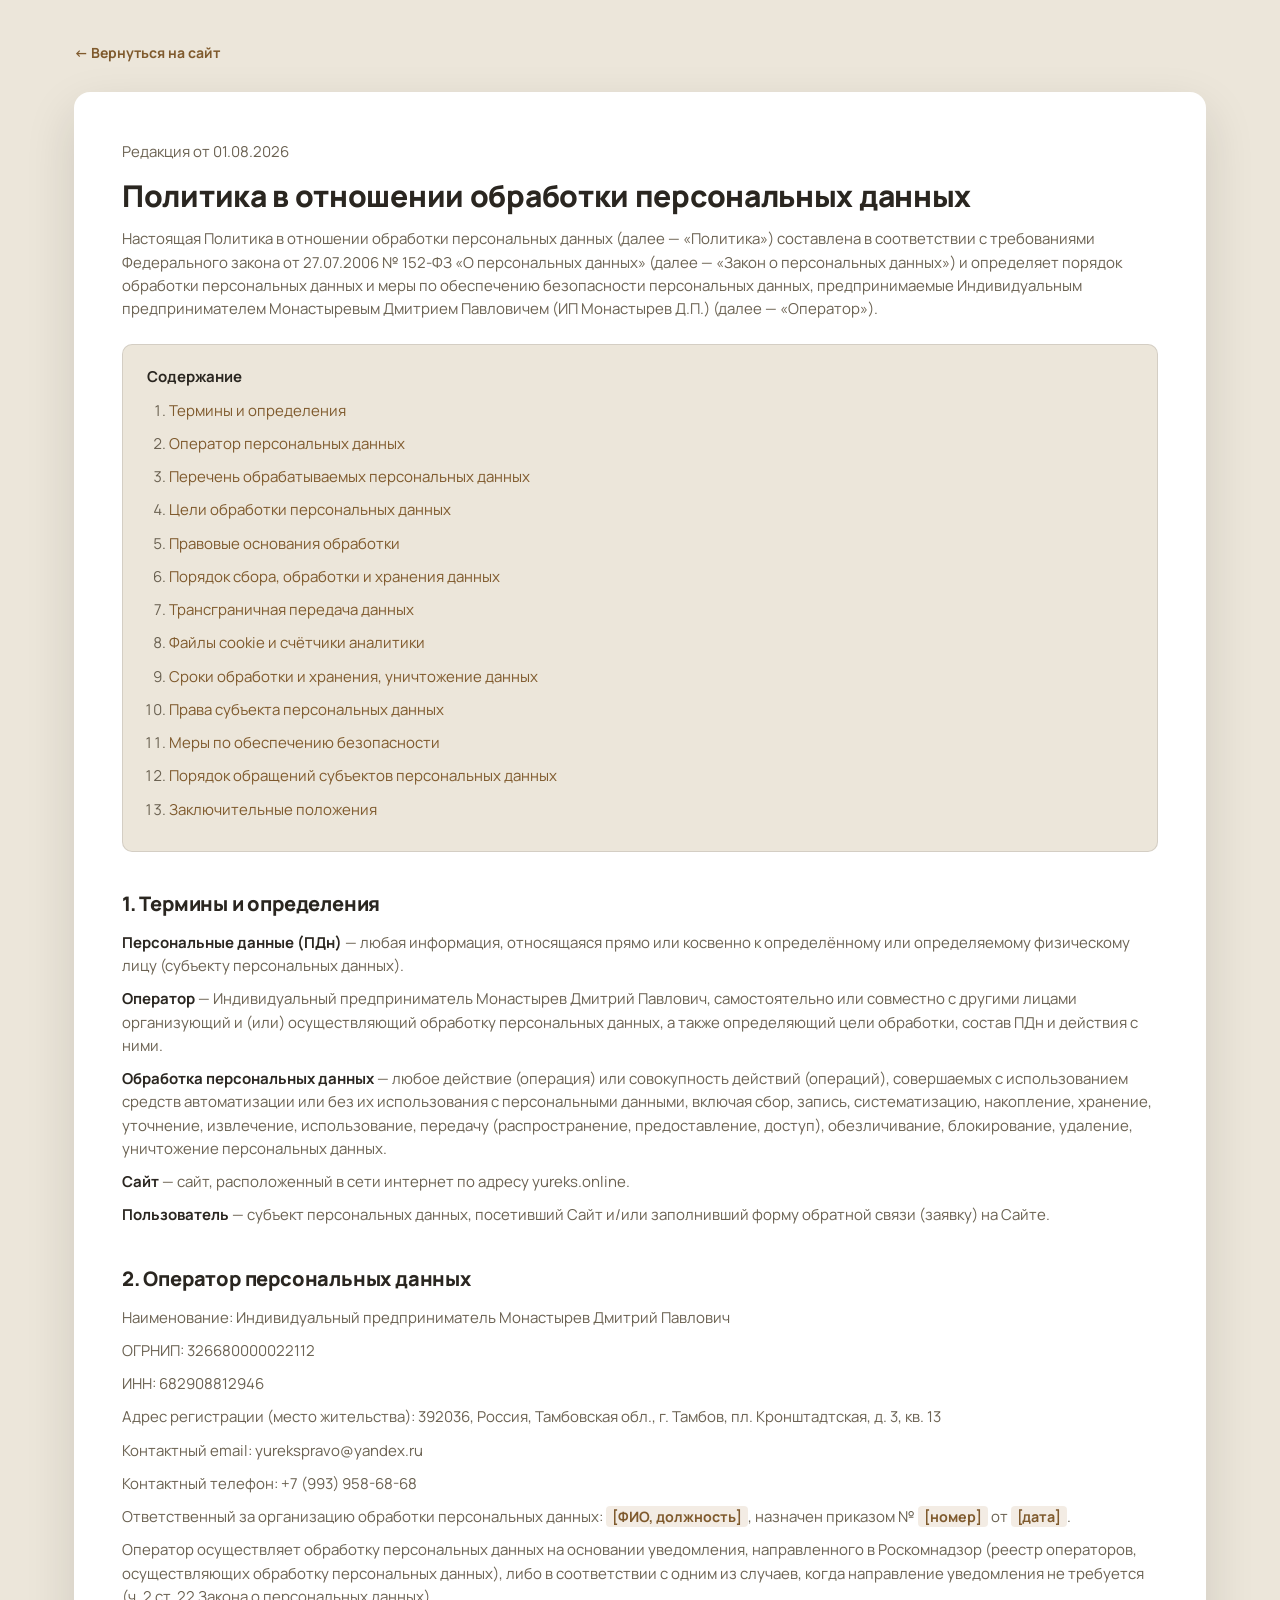
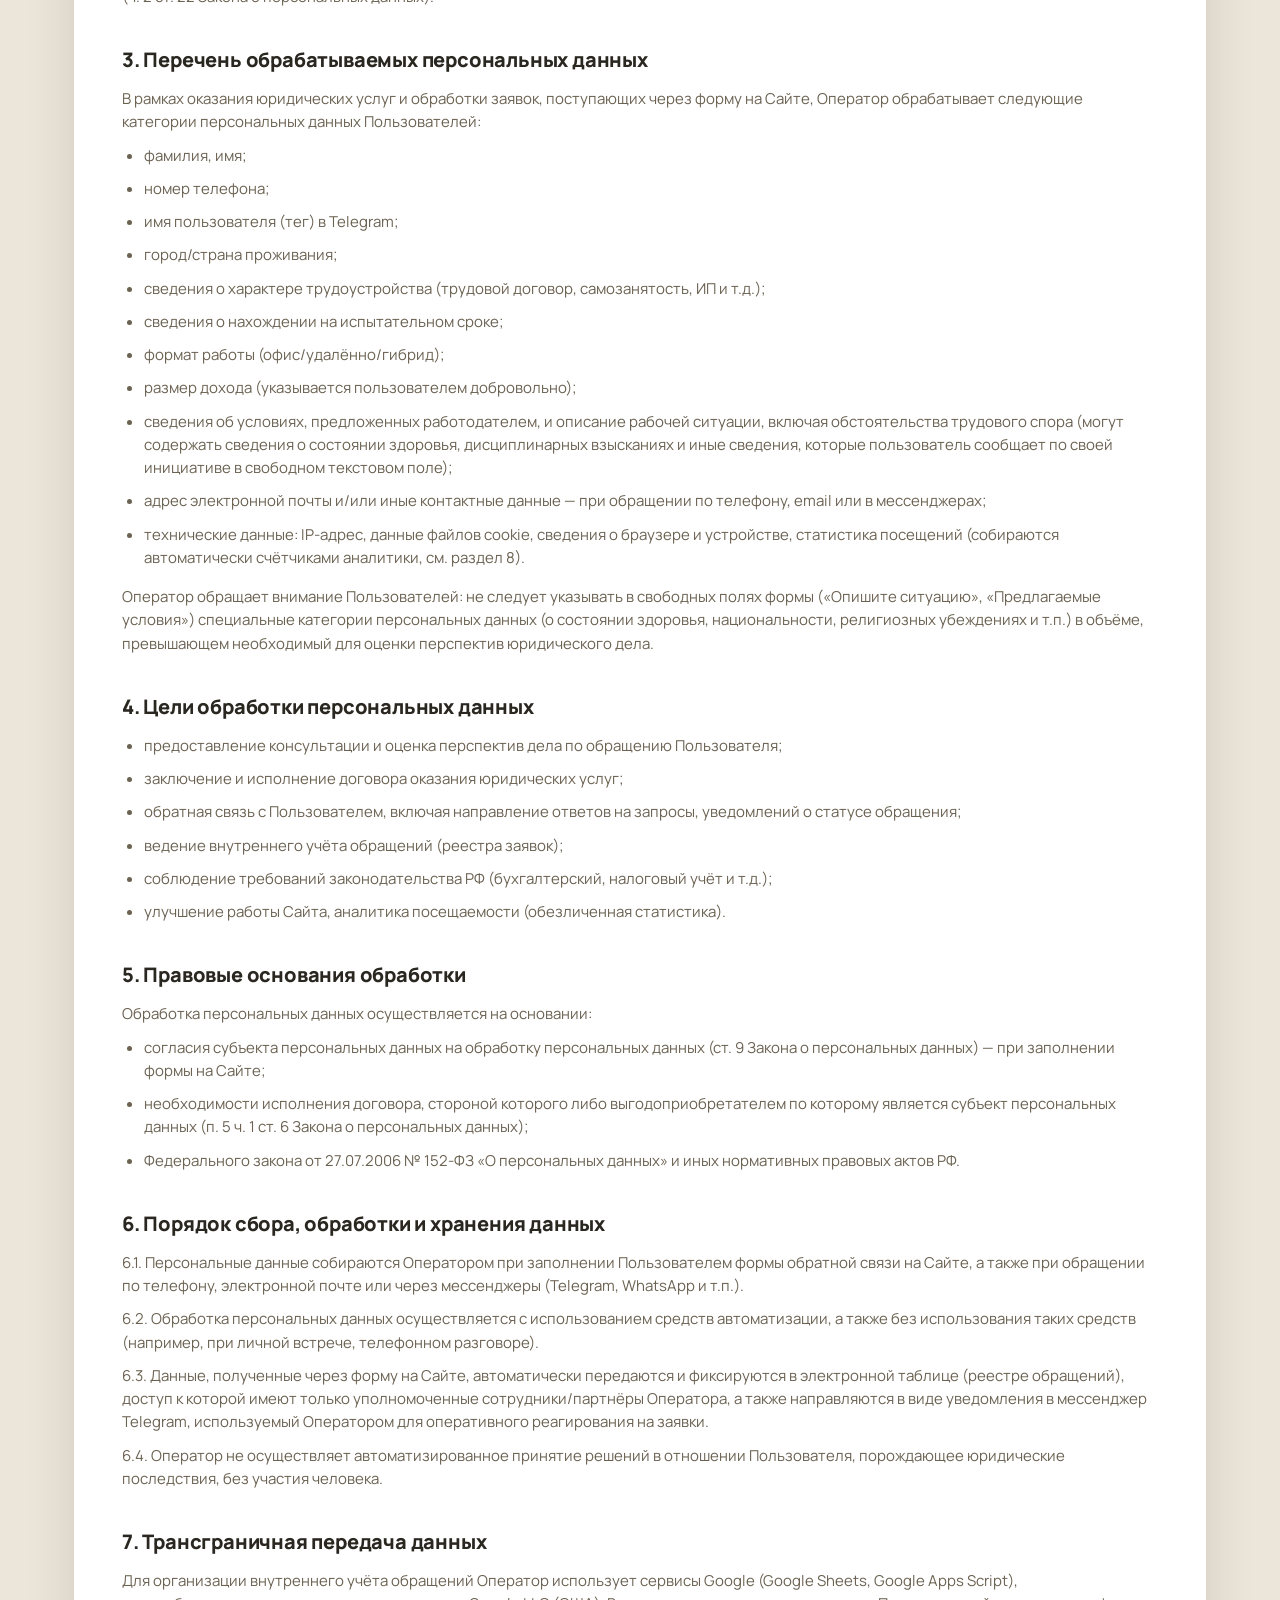
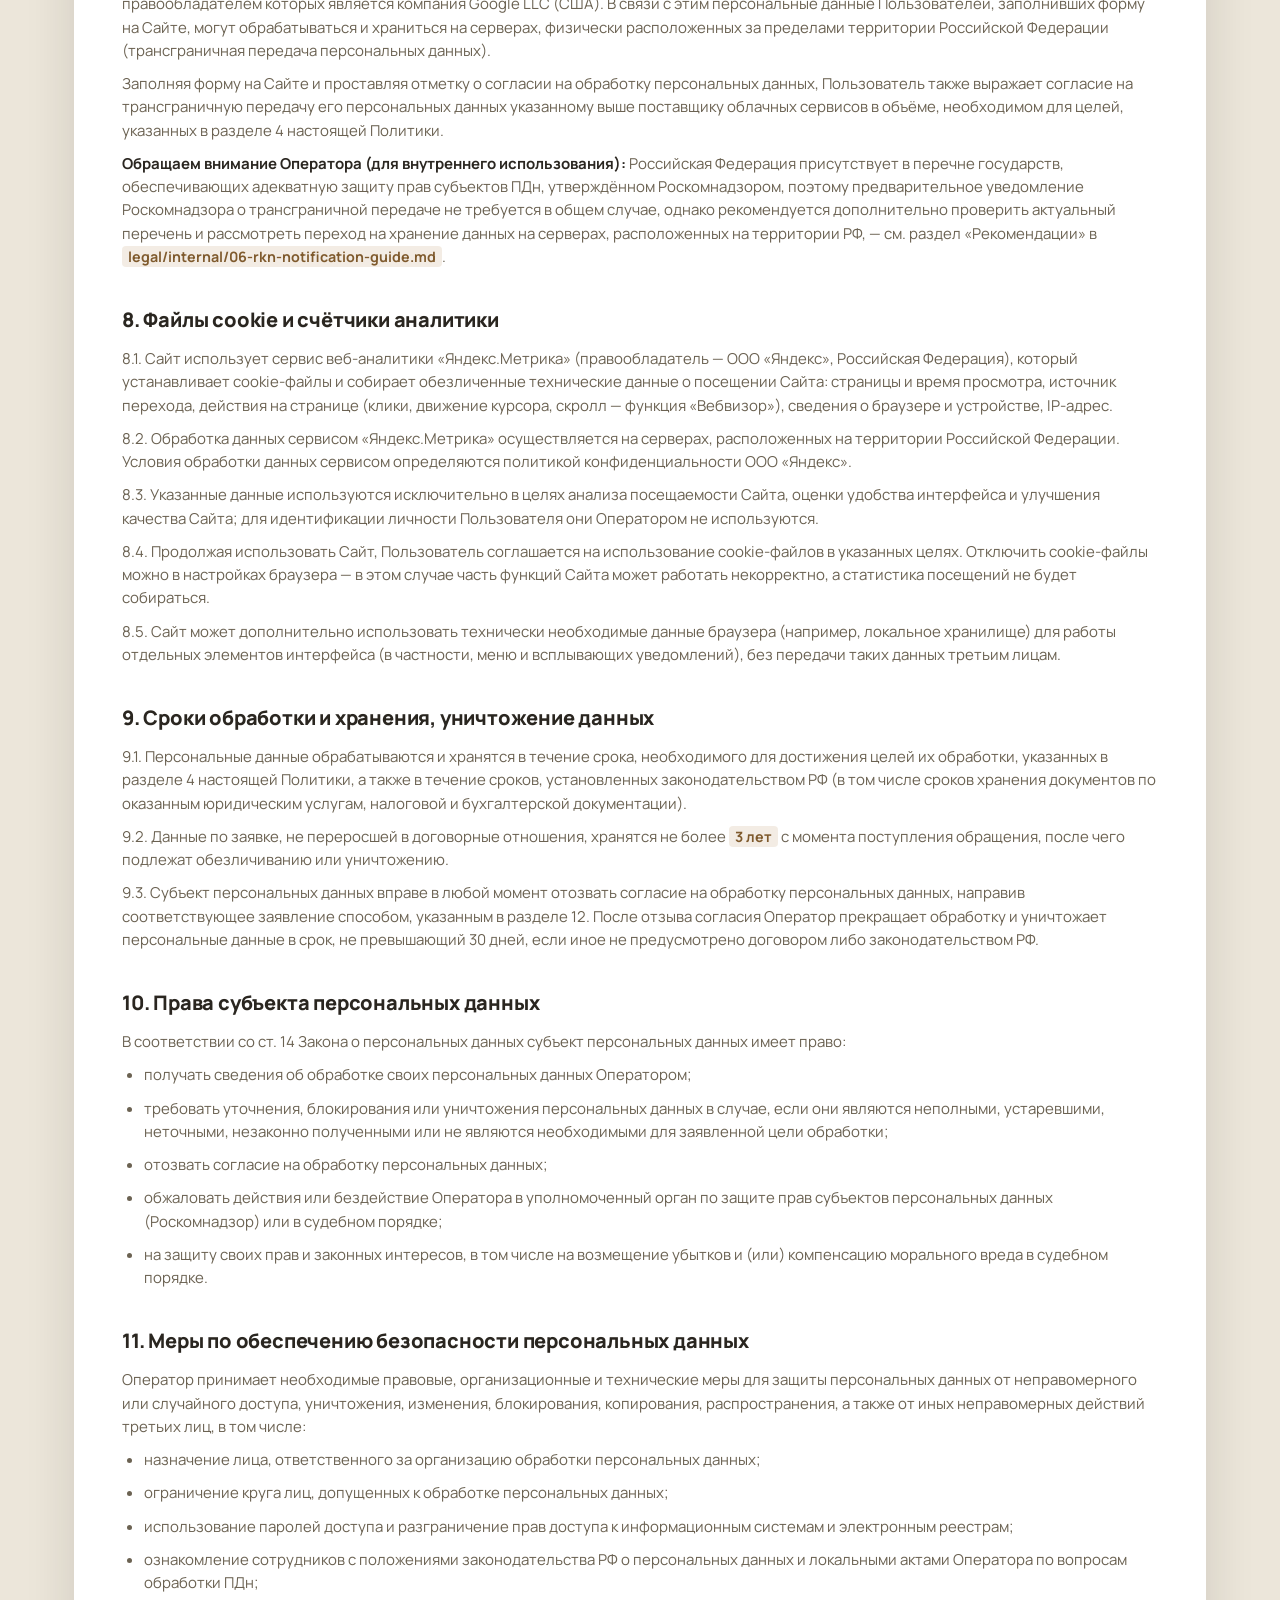
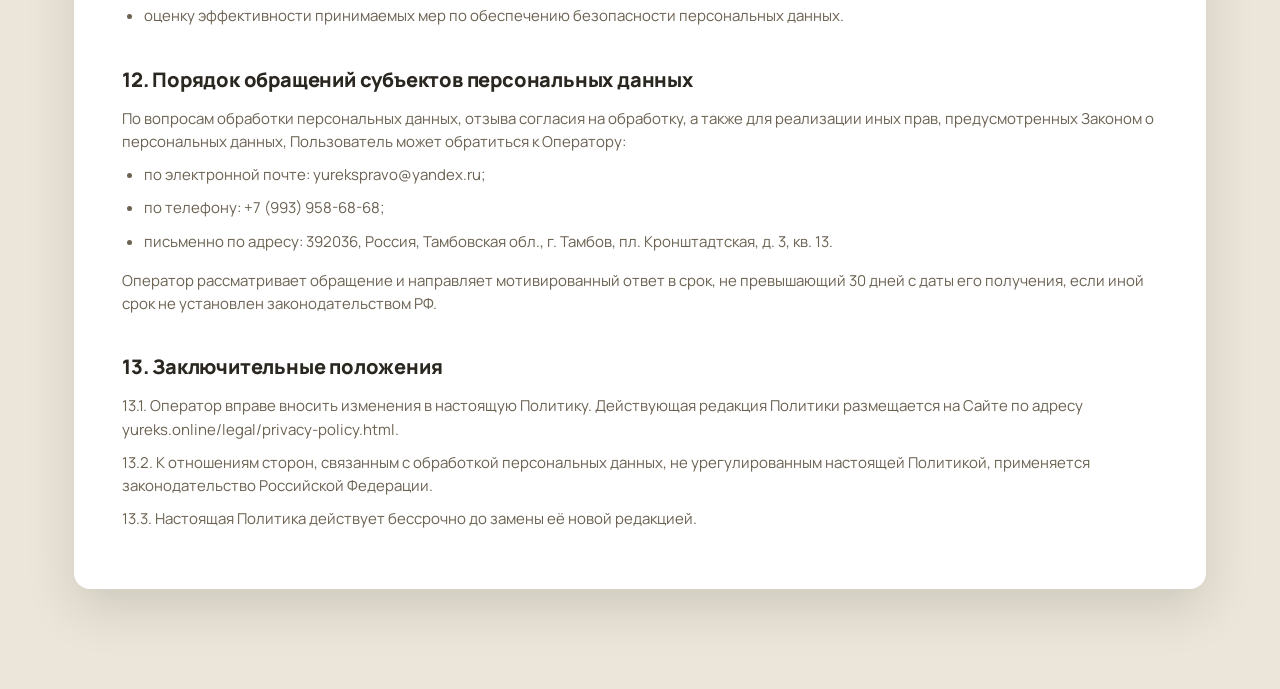
==== commit 0fac1e50: "Подключить Яндекс.Метрику и обновить политику ПДн Счётчик (ID 111351602, Вебвизор + карта кликов) вс" ====
--- a/legal/privacy-policy.html
+++ b/legal/privacy-policy.html
@@ -105,9 +105,11 @@
       <p><strong>Обращаем внимание Оператора (для внутреннего использования):</strong> Российская Федерация присутствует в перечне государств, обеспечивающих адекватную защиту прав субъектов ПДн, утверждённом Роскомнадзором, поэтому предварительное уведомление Роскомнадзора о трансграничной передаче не требуется в общем случае, однако рекомендуется дополнительно проверить актуальный перечень и рассмотреть переход на хранение данных на серверах, расположенных на территории РФ, — см. раздел «Рекомендации» в <span class="legal-doc__placeholder">legal/internal/06-rkn-notification-guide.md</span>.</p>
 
       <h2 id="s8">8. Файлы cookie и счётчики аналитики</h2>
-      <p>8.1. На дату утверждения настоящей Политики Оператор не использует на Сайте счётчики веб-аналитики и рекламные пиксели (Яндекс.Метрику, Google Analytics и аналогичные сервисы) и не устанавливает cookie-файлы, предназначенные для отслеживания поведения Пользователя или сбора статистики посещаемости.</p>
-      <p>8.2. Сайт может использовать исключительно технически необходимые данные браузера (например, локальное хранилище браузера) для работы отдельных элементов интерфейса (в частности, для работы меню и всплывающих уведомлений), без сбора и передачи таких данных третьим лицам.</p>
-      <p>8.3. В случае подключения в будущем сервисов веб-аналитики Оператор обязуется заблаговременно внести соответствующие изменения в настоящую Политику и предусмотреть уведомление Пользователей об использовании cookie-файлов в целях аналитики.</p>
+      <p>8.1. Сайт использует сервис веб-аналитики «Яндекс.Метрика» (правообладатель — ООО «Яндекс», Российская Федерация), который устанавливает cookie-файлы и собирает обезличенные технические данные о посещении Сайта: страницы и время просмотра, источник перехода, действия на странице (клики, движение курсора, скролл — функция «Вебвизор»), сведения о браузере и устройстве, IP-адрес.</p>
+      <p>8.2. Обработка данных сервисом «Яндекс.Метрика» осуществляется на серверах, расположенных на территории Российской Федерации. Условия обработки данных сервисом определяются политикой конфиденциальности ООО «Яндекс».</p>
+      <p>8.3. Указанные данные используются исключительно в целях анализа посещаемости Сайта, оценки удобства интерфейса и улучшения качества Сайта; для идентификации личности Пользователя они Оператором не используются.</p>
+      <p>8.4. Продолжая использовать Сайт, Пользователь соглашается на использование cookie-файлов в указанных целях. Отключить cookie-файлы можно в настройках браузера — в этом случае часть функций Сайта может работать некорректно, а статистика посещений не будет собираться.</p>
+      <p>8.5. Сайт может дополнительно использовать технически необходимые данные браузера (например, локальное хранилище) для работы отдельных элементов интерфейса (в частности, меню и всплывающих уведомлений), без передачи таких данных третьим лицам.</p>
 
       <h2 id="s9">9. Сроки обработки и хранения, уничтожение данных</h2>
       <p>9.1. Персональные данные обрабатываются и хранятся в течение срока, необходимого для достижения целей их обработки, указанных в разделе 4 настоящей Политики, а также в течение сроков, установленных законодательством РФ (в том числе сроков хранения документов по оказанным юридическим услугам, налоговой и бухгалтерской документации).</p>
--- a/css/styles.css
+++ b/css/styles.css
@@ -463,6 +463,7 @@
 }
 .reviews-carousel__track {
   display: flex;
+  align-items: flex-start;
   gap: 28px;
   transition: transform 0.5s cubic-bezier(0.65, 0, 0.35, 1);
 }
@@ -511,6 +512,9 @@
 .review-card {
   flex: 0 0 calc((100% - 56px) / 3);
   min-width: 0;
+  min-height: 360px;
+  display: flex;
+  flex-direction: column;
   background: var(--bg-light);
   border: 1px solid var(--border-light);
   border-radius: var(--radius);
@@ -527,12 +531,12 @@
   color: var(--text-dark);
   font-size: 15px;
   margin-bottom: 24px;
-  min-height: 100px;
 }
 .review-card__author {
   display: flex;
   align-items: center;
   gap: 12px;
+  margin-top: auto;
 }
 .review-card__avatar {
   width: 42px;
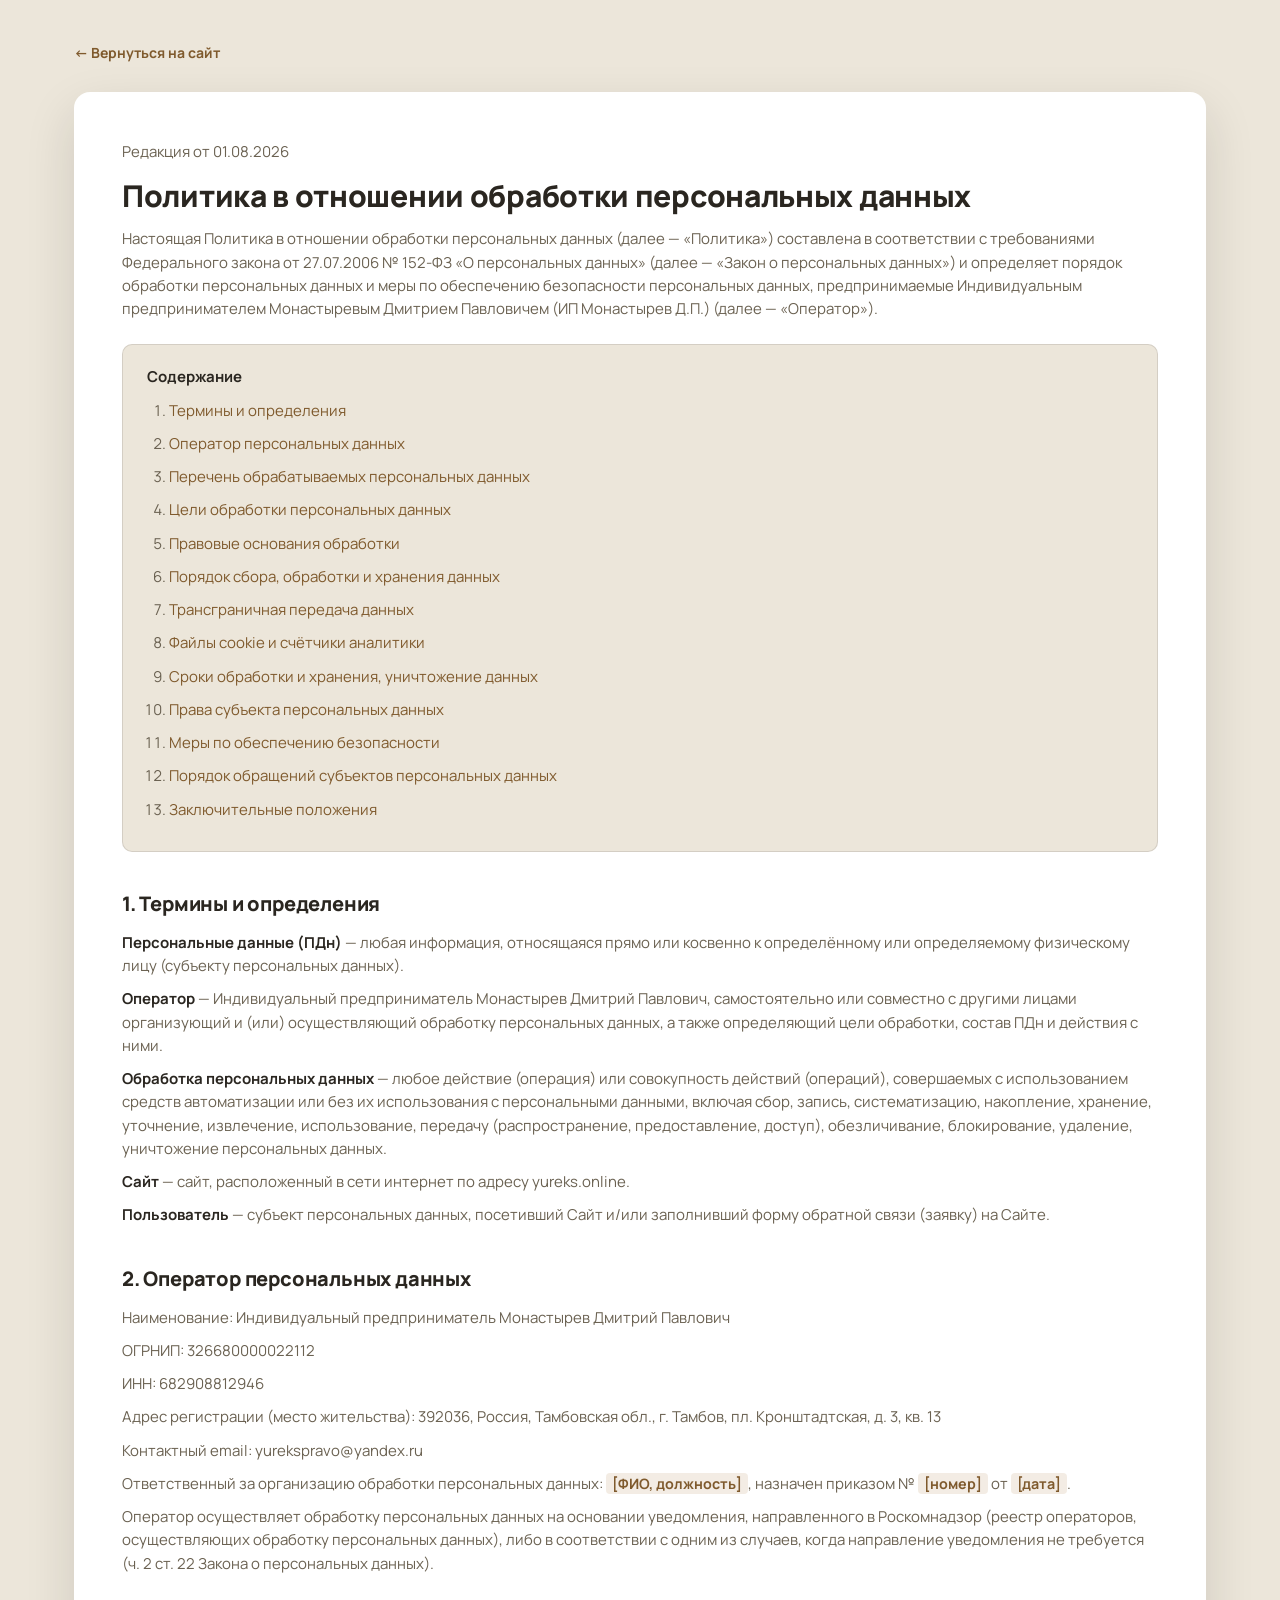
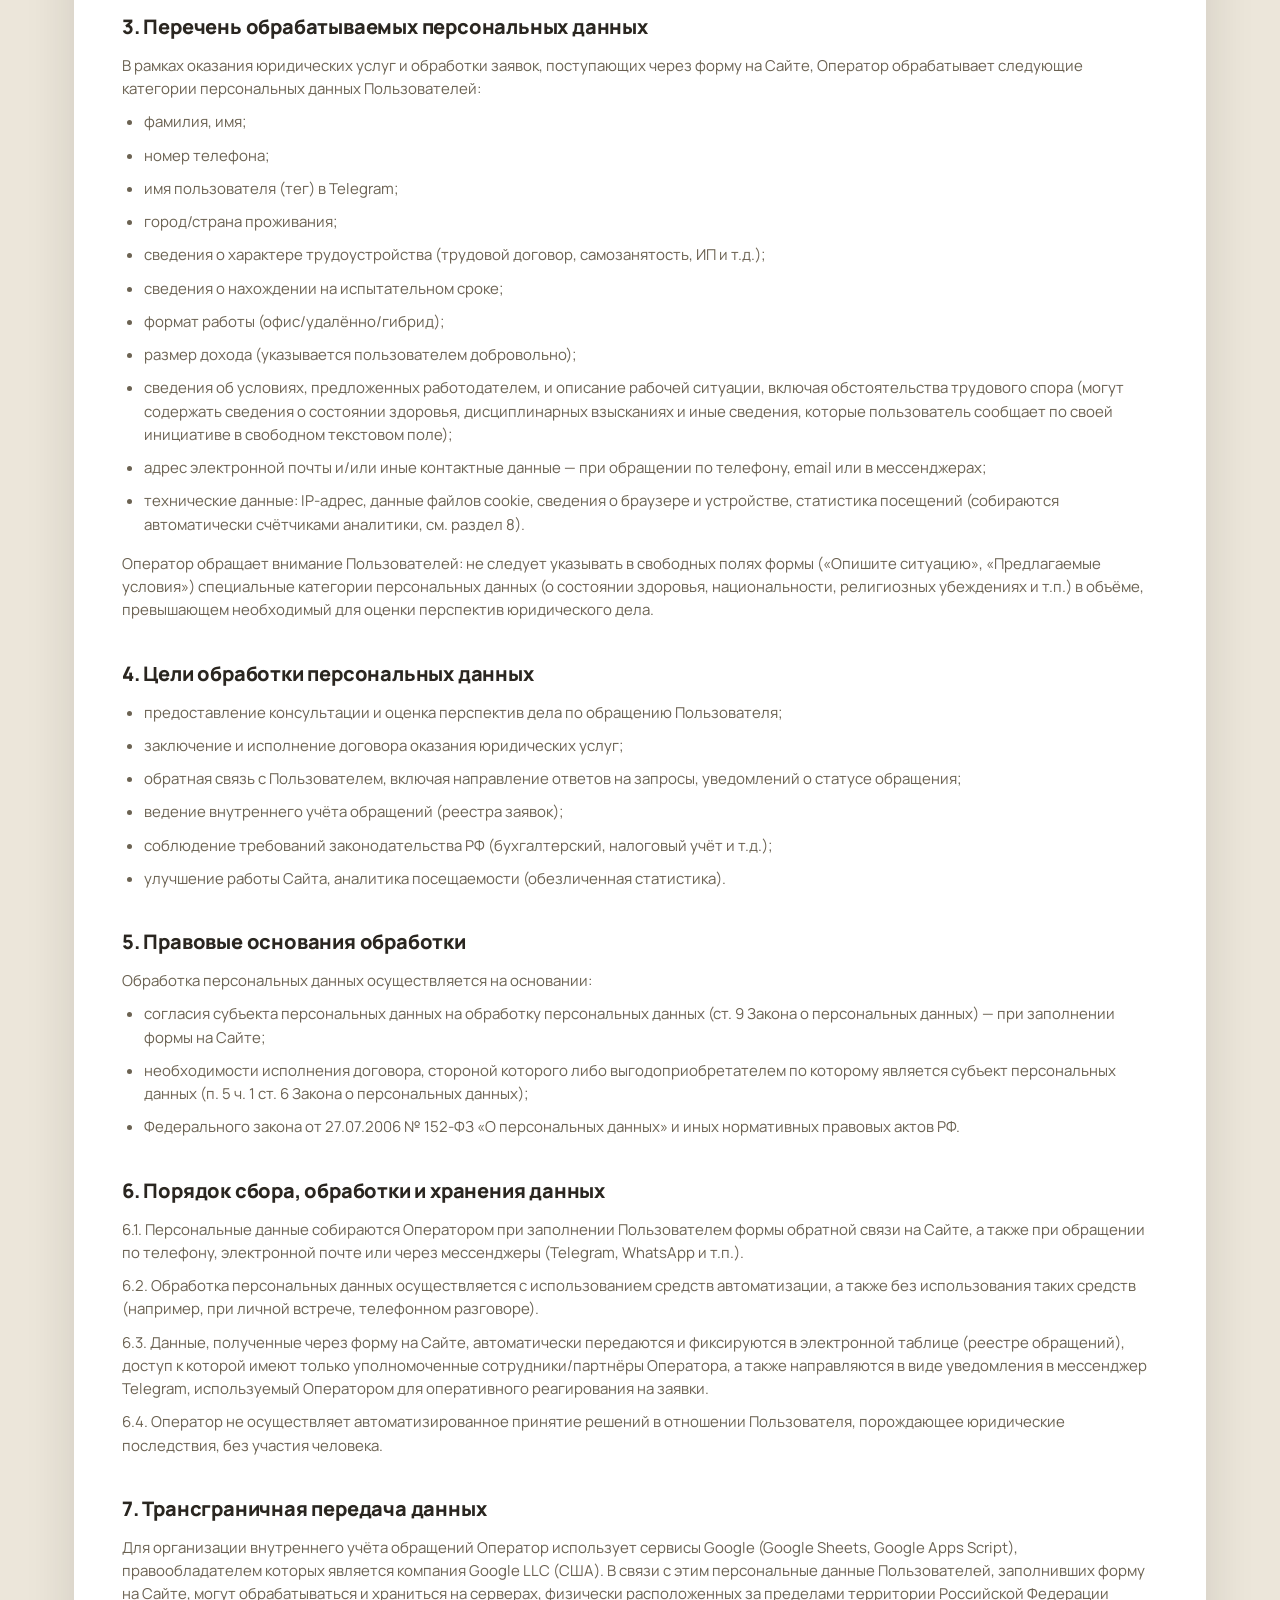
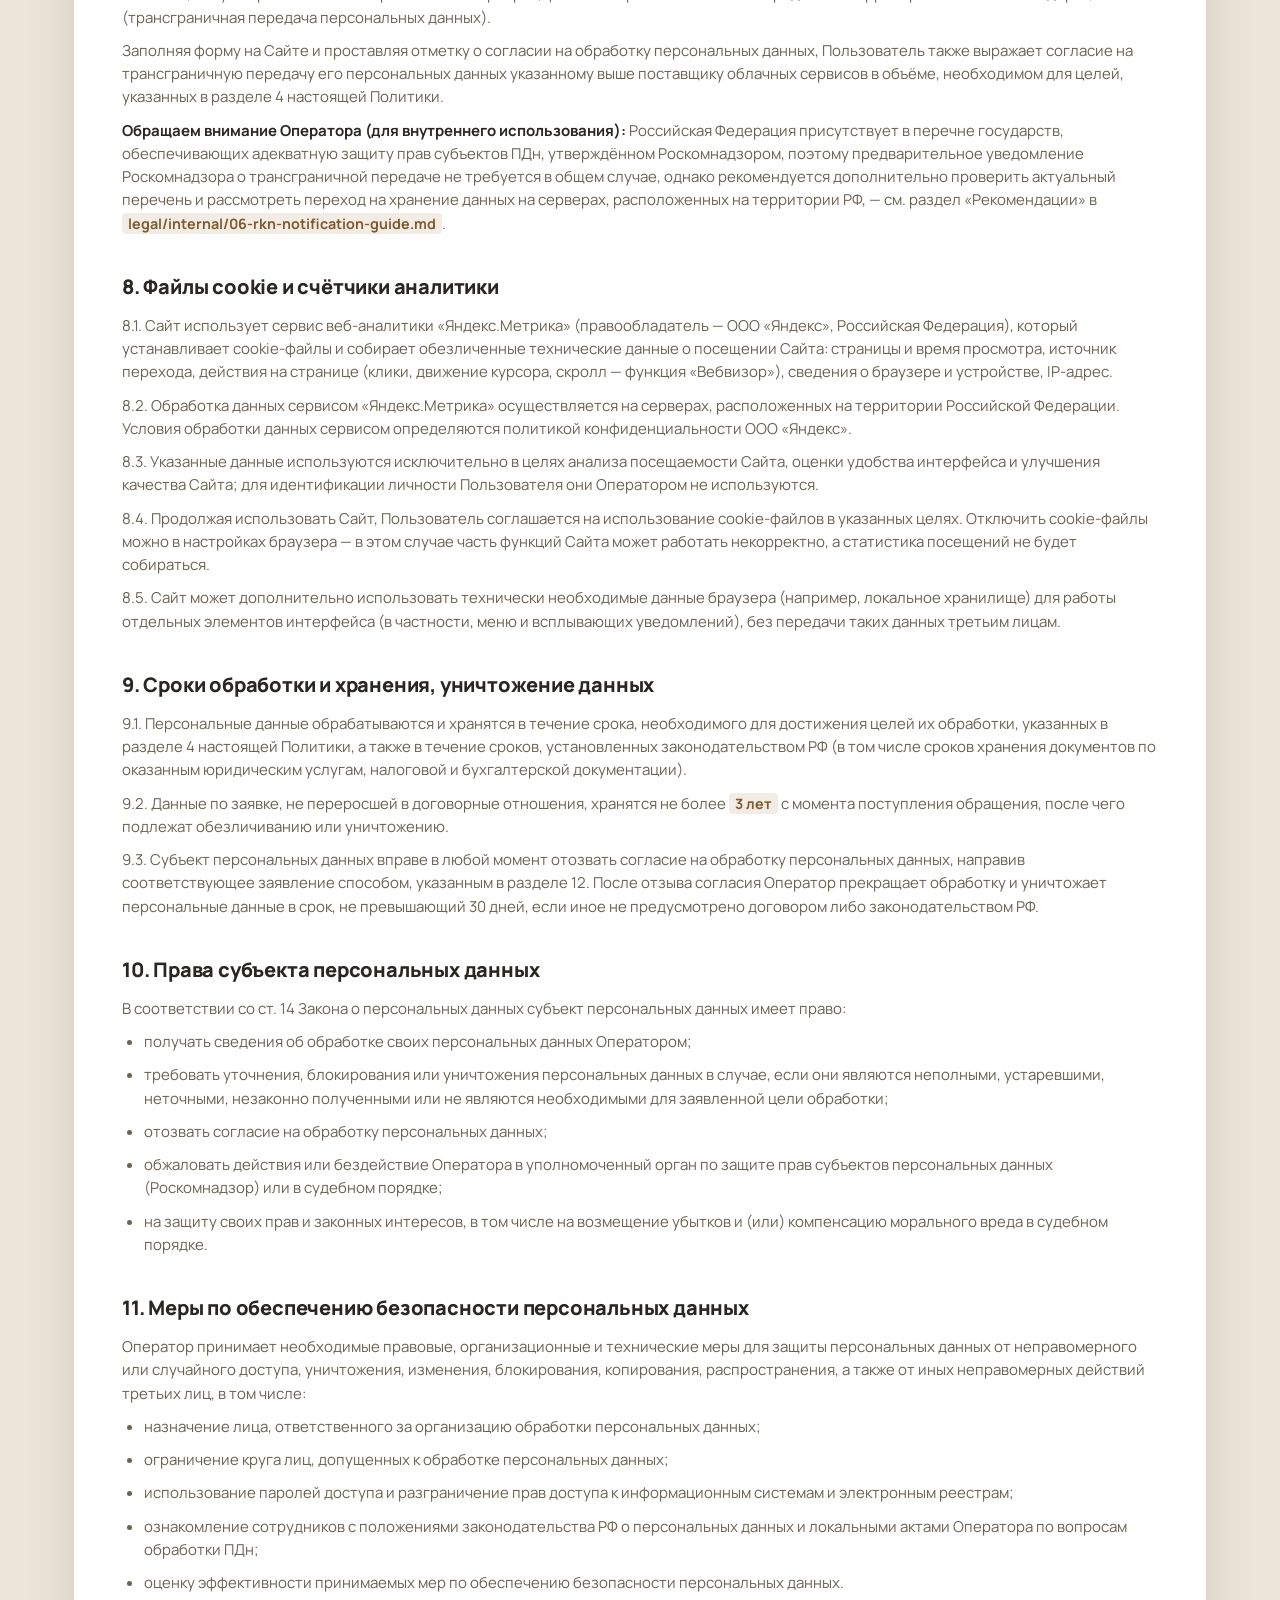
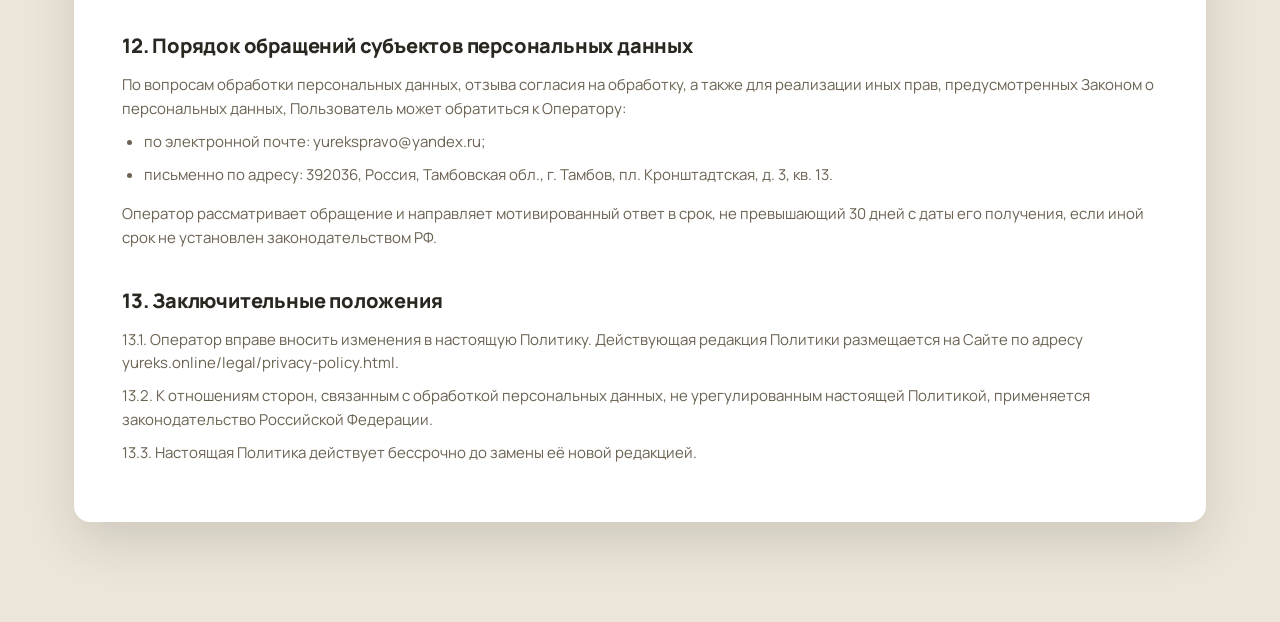
==== commit 725bf314: "Убрать номер телефона с сайта Телефон удалён из шапки, блока контактов, футера, политики ПДн и сведе" ====
--- a/legal/privacy-policy.html
+++ b/legal/privacy-policy.html
@@ -54,7 +54,6 @@
       <p>ИНН: 682908812946</p>
       <p>Адрес регистрации (место жительства): 392036, Россия, Тамбовская обл., г. Тамбов, пл. Кронштадтская, д. 3, кв. 13</p>
       <p>Контактный email: yurekspravo@yandex.ru</p>
-      <p>Контактный телефон: +7 (993) 958-68-68</p>
       <p>Ответственный за организацию обработки персональных данных: <span class="legal-doc__placeholder">[ФИО, должность]</span>, назначен приказом № <span class="legal-doc__placeholder">[номер]</span> от <span class="legal-doc__placeholder">[дата]</span>.</p>
       <p>Оператор осуществляет обработку персональных данных на основании уведомления, направленного в Роскомнадзор (реестр операторов, осуществляющих обработку персональных данных), либо в соответствии с одним из случаев, когда направление уведомления не требуется (ч. 2 ст. 22 Закона о персональных данных).</p>
 
@@ -140,7 +139,6 @@
       <p>По вопросам обработки персональных данных, отзыва согласия на обработку, а также для реализации иных прав, предусмотренных Законом о персональных данных, Пользователь может обратиться к Оператору:</p>
       <ul>
         <li>по электронной почте: yurekspravo@yandex.ru;</li>
-        <li>по телефону: +7 (993) 958-68-68;</li>
         <li>письменно по адресу: 392036, Россия, Тамбовская обл., г. Тамбов, пл. Кронштадтская, д. 3, кв. 13.</li>
       </ul>
       <p>Оператор рассматривает обращение и направляет мотивированный ответ в срок, не превышающий 30 дней с даты его получения, если иной срок не установлен законодательством РФ.</p>
--- a/css/styles.css
+++ b/css/styles.css
@@ -171,13 +171,6 @@
   align-items: center;
   gap: 20px;
 }
-.header__phone {
-  color: var(--text-light);
-  font-weight: 700;
-  font-size: 15px;
-  white-space: nowrap;
-}
-
 .burger {
   display: none;
   flex-direction: column;
@@ -777,7 +770,6 @@
 @media (max-width: 900px) {
   .nav { display: none; }
   .burger { display: flex; }
-  .header__phone { display: none; }
 
   .nav.is-open {
     display: flex;
